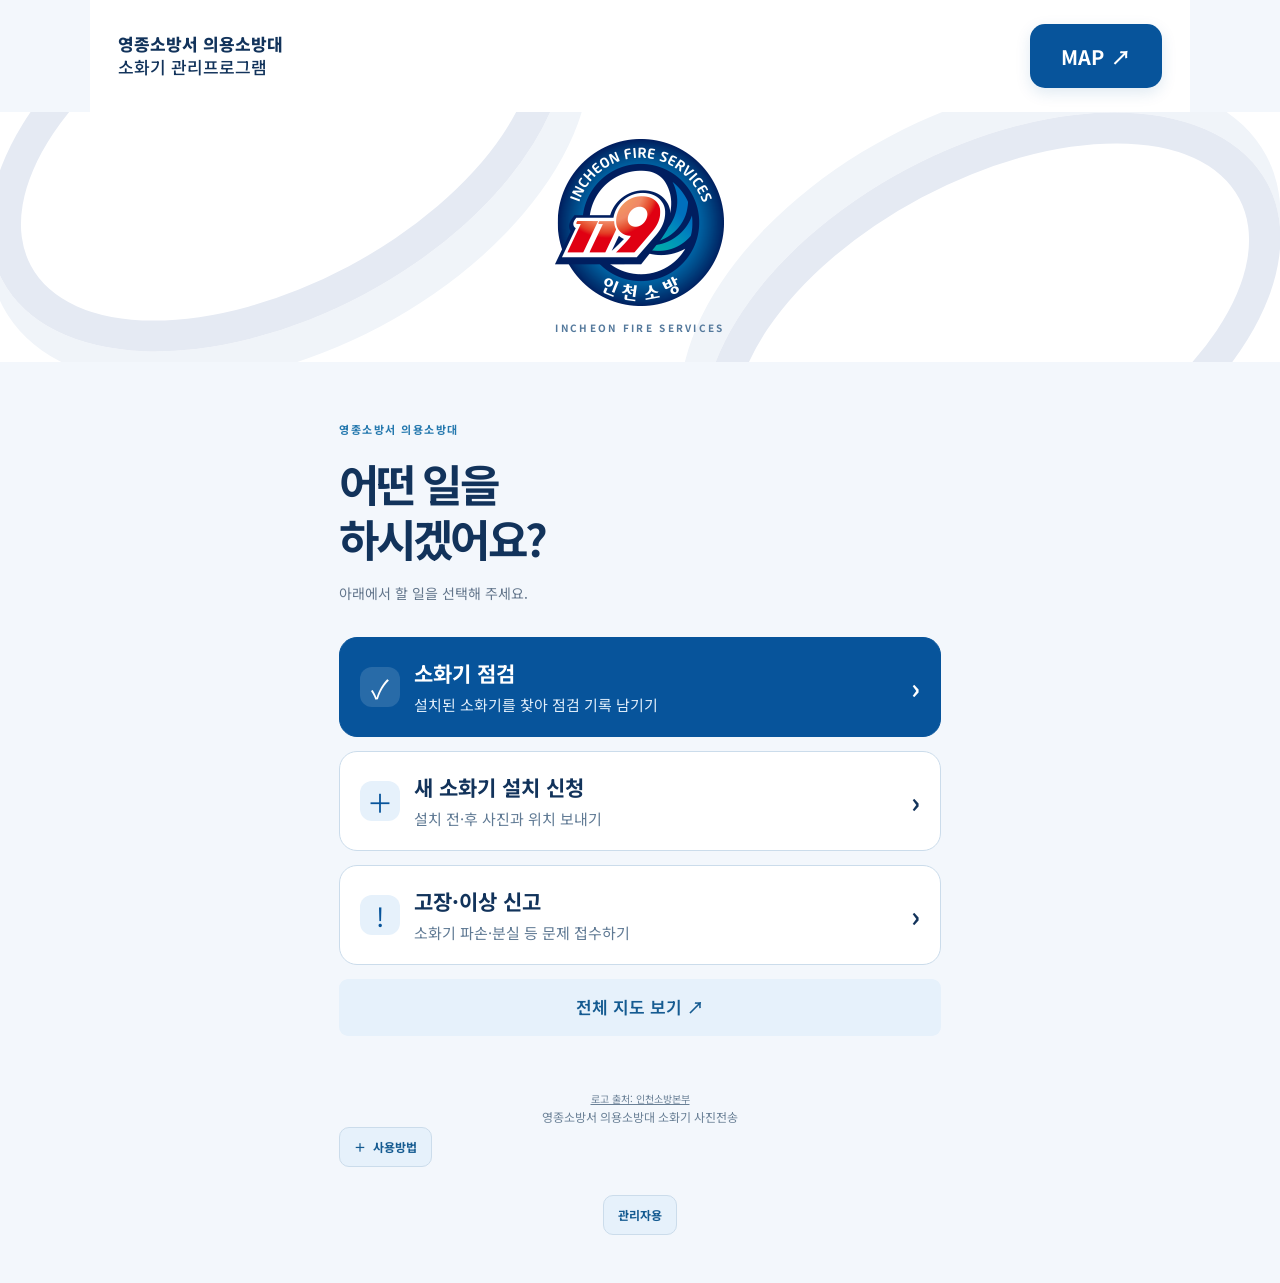
==== index.html @ 4c577afa "Refresh Kakao service activation guidance" ====
<!doctype html>
<html lang="ko"><head><meta charset="utf-8"><meta name="viewport" content="width=device-width,initial-scale=1"><meta name="theme-color" content="#12335b"><title>영종소방서 의용소방대 소화기 사진전송</title><link rel="stylesheet" href="style.css?v=20261026-locfont2"><script src="config.js?v=20261026-kakao1" defer></script><script defer src="management.js?v=20261024-issues2"></script><script src="app.js?v=20261026-kakao4" defer></script><link rel="stylesheet" href="management.css?v=20261024-issues2"><link rel="stylesheet" href="leaflet.css"><script defer src="leaflet.js"></script></head>
<body><header><a href="./" class="brand">영종소방서 의용소방대<br><span>소화기 관리프로그램</span></a><a class="tag" href="map.html" aria-label="설치 위치 지도 보기" style="text-decoration:none">MAP ↗</a></header><div class="fire-banner"><img src="[data-uri]" width="172" height="170" alt="인천소방 · INCHEON FIRE SERVICES"><span class="banner-caption">INCHEON FIRE SERVICES</span></div><main><div class="intro"><span class="eyebrow">영종소방서 의용소방대</span><h1>어떤 일을<br>하시겠어요?</h1><p>아래에서 할 일을 선택해 주세요.</p></div><nav id="taskMenu" class="task-menu" aria-label="업무 선택"><a class="task-card task-primary" href="map.html?mode=inspection"><span class="task-icon" aria-hidden="true">✓</span><span><strong>소화기 점검</strong><small>설치된 소화기를 찾아 점검 기록 남기기</small></span><b aria-hidden="true">›</b></a><button type="button" id="startInstall" class="task-card"><span class="task-icon" aria-hidden="true">＋</span><span><strong>새 소화기 설치 신청</strong><small>설치 전·후 사진과 위치 보내기</small></span><b aria-hidden="true">›</b></button><a class="task-card" href="map.html?mode=report"><span class="task-icon" aria-hidden="true">!</span><span><strong>고장·이상 신고</strong><small>소화기 파손·분실 등 문제 접수하기</small></span><b aria-hidden="true">›</b></a><a class="button secondary full" href="map.html">전체 지도 보기 ↗</a></nav><div id="installHeading" hidden><button type="button" id="backToTasks" class="button secondary">← 할 일 다시 선택</button><h1>새 소화기<br>설치 신청</h1><p>사진 2장 → 현재 위치 → 확인하고 전송</p></div><aside id="setup" hidden>아직 접수를 시작하지 않았습니다. 관리자가 수신 이메일을 설정한 후 이용해 주세요.</aside><form id="report" hidden><section><div class="heading"><span class="number">01</span><div><h2>현장 사진</h2><p>설치 전·후 사진을 각각 한 장씩 선택해 주세요.</p></div></div><div class="installation-photos"><div class="photo-stage"><h3>설치 전 사진</h3><div class="photo"><img id="preview" hidden alt="전송할 현장 사진"><button id="placeholder" type="button" aria-label="사진 촬영 또는 보관함에서 선택" aria-haspopup="dialog"><span class="camera" aria-hidden="true">＋</span><strong>설치 전 현장을 담아주세요</strong><small>JPG · PNG · WebP / 최대 10MB</small></button></div><div class="buttons"><label class="button primary" for="camera">사진 촬영 / 재촬영</label><input id="camera" type="file" accept="image/*" capture="environment" class="visually-hidden"><label class="button secondary" for="album">앨범에서 선택</label><input id="album" type="file" accept="image/*" class="visually-hidden"></div><p id="photoInfo" class="detail" hidden></p></div><div class="photo-stage"><h3>설치 후 사진</h3><div class="photo"><img id="previewAfter" hidden alt="설치 후 사진"><button id="placeholderAfter" type="button" aria-label="설치 후 사진 촬영 또는 보관함 선택" aria-haspopup="dialog"><span class="camera" aria-hidden="true">＋</span><strong>설치 후 현장을 담아주세요</strong><small>JPG · PNG · WebP / 원본 최대 10MB</small></button></div><div class="buttons"><label class="button primary" for="cameraAfter">사진 촬영 / 재촬영</label><input id="cameraAfter" type="file" accept="image/*" capture="environment" class="visually-hidden"><label class="button secondary" for="albumAfter">앨범에서 선택</label><input id="albumAfter" type="file" accept="image/*" class="visually-hidden"></div><p id="photoInfoAfter" class="detail" hidden></p></div></div></section><section><div class="heading"><span class="number">02</span><div><h2>현재 위치</h2></div></div><label class="check"><input id="gpsConsent" type="checkbox"><span>현재 위치 확인·주소 조회·사진/위치 전송 및 지도 공개에 동의합니다.</span></label><p class="detail gps-geocoder-note">주소 자동 조회를 위해 좌표를 <a href="https://apis.map.kakao.com/web/documentation/#services_Geocoder_coord2Address" target="_blank" rel="noopener noreferrer">카카오</a>에 보냅니다.</p><button type="button" class="button secondary full" id="locate">동의 후 현재 위치 가져오기</button><div id="gpsPreview" hidden style="height:260px;border-radius:12px;overflow:hidden;margin:16px 0" role="region" aria-label="자동으로 가져온 설치 위치 지도"></div><div class="location"><span class="dot"></span><p id="locationInfo" role="status">아직 위치를 가져오지 않았습니다.</p></div><p id="resolvedAddress" class="location-address" hidden></p><p id="address" class="coordinates" hidden></p><a id="map" hidden target="_blank" rel="noopener noreferrer">Google 지도에서 위치 확인 ↗</a></section><section><div class="heading"><span class="number">03</span><div><h2>확인하고 전송</h2></div></div><label for="note" class="field-label">현장 메모 <span>선택</span></label><textarea id="note" maxlength="1000" placeholder="상세 위치와 현장 상황을 적어주세요.&#10;예시) &quot;소화기 1개 설치 / ○○등산로 입구에서 100m, 갈림길 이정표 오른쪽 나무 옆 / 거치대 추가 필요&quot;" rows="3"></textarea><label class="field-label" for="volunteerTeam">점검/등록 의용소방대 <span>선택사항</span></label><select id="volunteerTeam"><option value="">선택 안 함</option><option value="북도혼성대">1. 북도혼성대</option><option value="장봉혼성대">2. 장봉혼성대</option><option value="생활구조대">3. 생활구조대</option><option value="용유남성대">4. 용유남성대</option><option value="운남여성대">5. 운남여성대</option><option value="운남남성대">6. 운남남성대</option><option value="심폐소생술대">7. 심폐소생술대</option><option value="카운슬링대">8. 카운슬링대</option></select><p class="detail">선택하지 않아도 전송할 수 있으며, 선택한 대 이름은 접수 이메일에 포함됩니다.</p><p class="detail" id="recipient"></p><p id="remainingSteps" class="remaining-steps" role="status" aria-live="polite"></p><button class="button primary full send" type="submit" id="send" disabled>사진과 위치 전송하기 ↗</button><p id="status" role="status" aria-live="polite"></p><button type="button" id="reset" class="button secondary full" hidden>전체 새로고침</button></section></form><footer><a class="logo-credit" href="https://www.incheon.go.kr/119/NE040101" target="_blank" rel="noopener noreferrer">로고 출처: 인천소방본부</a><br>영종소방서 의용소방대 소화기 사진전송<br><div class="footer-tools"><details class="usage-guide"><summary>사용방법</summary><div class="guide-content"><h2>점검 담당자용 사용방법</h2><p class="guide-intro">아래 화면 예시를 보며 필요한 기능을 따라 해보세요.</p><p><a class="button secondary" href="영종소방서_소화기관리_대원교육용.pptx" download>대원 교육용 사용안내 PPTX 다운로드</a></p><ol>
<li><strong>설치 신청:</strong> 설치 전·후 사진을 각각 고르고, 동의를 체크한 후 현재 위치를 가져옵니다. 상세 위치와 상황을 메모하고 대대를 선택해 전송하세요.
<figure class="guide-shot"><figcaption>① 사진과 현재 위치 입력</figcaption><div class="mock-screen"><div class="mock-step"><b>01</b><span>현장 사진</span></div><div class="mock-photo-row"><div class="mock-photo"><i>＋</i><span>설치 전 사진</span></div><div class="mock-photo"><i>＋</i><span>설치 후 사진</span></div></div><div class="mock-map"><span class="mock-pin"></span><span>현재 위치 미리보기</span></div><button class="mock-button">현재 위치 가져오기</button><div class="mock-input">상세 위치와 현장 상황 메모</div><div class="mock-select">등록 의용소방대　⌄</div><button class="mock-button mock-primary">사진과 위치 전송하기 ↗</button></div></figure></li>
<li><strong>지도 확인:</strong> 지도를 확대해 지점을 누르면 주소, 설치 대대, 설치 사진과 메모를 확인할 수 있습니다. 임시 접수 지점은 7일간 표시됩니다.
<figure class="guide-shot"><figcaption>② 지점 선택 후 상세 정보 확인</figcaption><div class="mock-screen mock-popup"><div class="mock-popup-head"><span class="mock-red-dot"></span><b>설치된 소화기</b><span class="mock-badge">설치 지점</span></div><div class="mock-address">📍 인천 중구 ○○로 123</div><div class="mock-meta"><span>설치 대대</span><b>북도혼성대</b></div><div class="mock-meta"><span>최근 점검</span><b>2026. 10. 20. · 장봉혼성대</b></div><div class="mock-photo-row"><div class="mock-thumb">설치 전</div><div class="mock-thumb">설치 후</div></div><div class="mock-note">현장 메모가 여기에 표시됩니다.</div></div></figure></li>
<li><strong>소화기 점검:</strong> 지점에서 10m 이내일 때 점검하기를 누르세요. 대대와 점검 항목을 입력해 완료하면 일시와 담당 대대가 기록됩니다. 최근 기록은 10건까지 보이며 점검 사진 한 장을 첨부할 수 있습니다.
<figure class="guide-shot"><figcaption>③ 점검 항목을 확인하고 기록</figcaption><div class="mock-screen"><div class="mock-step"><b>점검</b><span>현재 위치가 소화기 10m 이내인지 확인</span></div><div class="mock-select">점검 의용소방대　⌄</div><div class="mock-checks"><span>☑ 압력 게이지 정상</span><span>☑ 안전핀·봉인 상태 양호</span><span>☑ 용기 외관 이상 없음</span><span>☑ 앞에 장애물 없음</span></div><div class="mock-input">점검 메모 (선택)</div><button class="mock-button">점검 사진 추가　＋</button><button class="mock-button mock-primary">점검 완료</button><div class="mock-history"><b>최근 점검</b><span>2026. 10. 20. · 장봉혼성대</span></div></div></figure></li>
<li><strong>이상 신고:</strong> 지점 정보에서 이상 신고하기를 눌러 문제와 내용을 접수하세요. 점검 기록과 이상 신고는 이메일을 보내지 않습니다.
<figure class="guide-shot"><figcaption>④ 이상이 있으면 지점에서 신고</figcaption><div class="mock-screen"><div class="mock-step"><b>이상 신고</b><span>해당 소화기에서 확인한 문제</span></div><div class="mock-select">신고 항목　⌄</div><div class="mock-input mock-tall">문제 상황을 적어주세요.</div><div class="mock-select">신고 의용소방대　⌄</div><button class="mock-button mock-danger">이상 신고 접수</button><p class="mock-hint">신고 접수는 이메일로 전송되지 않습니다.</p></div></figure></li>
<li><strong>관리자:</strong> 신청 승인·반려, 설치 지점 등록·수정, 신고 확인을 할 수 있습니다. 관리자 변경 내용은 이 기기에 저장됩니다. 다른 기기로 옮기는 방법은 생성자 <b>소방교 김승회</b>에게 문의하세요.
<figure class="guide-shot"><figcaption>⑤ 관리자 화면에서 신청과 신고 관리</figcaption><div class="mock-screen"><div class="mock-tabs"><b>설치 신청</b><span>이상 신고</span><span>등록된 소화기</span></div><div class="mock-request"><div class="mock-red-dot"></div><div><b>새 설치 신청</b><span>사진 2장 · 위치 · 현장 메모</span></div></div><div class="mock-action-row"><button class="mock-button">반려</button><button class="mock-button mock-primary">승인</button></div><div class="mock-hint">관리자 변경 사항은 현재 기기에 저장됩니다.</div></div></figure></li></ol><p class="guide-contact">위치가 어긋나면 설치 지점에서 현재 위치를 다시 가져와 주세요.</p></div></details><a class="admin-link" href="admin.html">관리자용</a></div></footer></main><dialog id="photoChoice" aria-labelledby="photoChoiceTitle"><h2 id="photoChoiceTitle">사진을 어떻게 추가할까요?</h2><p>촬영하거나 보관함의 사진을 선택해 주세요.</p><button type="button" class="button primary full" id="chooseCamera">사진 촬영</button><button type="button" class="button secondary full" id="chooseAlbum">보관함에서 선택</button><button type="button" class="button secondary full" id="closePhotoChoice">취소</button></dialog><div id="sendToast" role="status" aria-live="polite" hidden style="position:fixed;left:50%;top:50%;transform:translate(-50%,-50%);width:max-content;max-width:calc(100vw - 40px);box-sizing:border-box;padding:24px 28px;border-radius:18px;background:#123d70;color:#fff;text-align:center;font-size:18px;font-weight:700;line-height:1.6;box-shadow:0 12px 40px #123d7040;z-index:10000;pointer-events:none">사진과 위치 전송 요청이 완료되었습니다</div></body></html>
---- style.css ----
@import url('https://fonts.googleapis.com/css2?family=Noto+Sans+KR:wght@400;500;600;700;800&display=swap');
:root{font-family:'Noto Sans KR',system-ui,sans-serif;color:#12335b;background:#f3f7fc;line-height:1.65;font-synthesis:none}*{box-sizing:border-box}body{margin:0}header{height:80px;display:flex;align-items:center;justify-content:space-between;max-width:1040px;padding:0 28px;margin:auto;border-bottom:1px solid #d6e2f0}.brand{font-size:17px;line-height:1.35;font-weight:800;text-decoration:none;color:inherit}.brand span{font-weight:500}.tag,.eyebrow{font-size:11px;font-weight:700;letter-spacing:.14em}.tag{border:1px solid #bdcfe5;padding:5px 10px;border-radius:20px}main{max-width:650px;margin:0 auto;padding:52px 24px 20px}.intro{margin-bottom:32px}.eyebrow{color:#2478ae}h1{font-size:44px;letter-spacing:-.065em;line-height:1.25;margin:16px 0}p{margin:8px 0;font-size:14px}.intro p{color:#62758b}section{background:#fff;border:1px solid #dce6f2;border-radius:20px;padding:26px;margin:16px 0;box-shadow:0 4px 18px #162b2703}.heading{display:flex;gap:14px;margin-bottom:22px}.number{font-size:13px;font-weight:700;background:#e8f2fc;display:grid;place-items:center;width:34px;height:34px;border-radius:50%;flex-shrink:0}h2{font-size:19px;margin:0;letter-spacing:-.04em}.heading p{margin:4px 0;color:#63788f;font-size:13px}.photo{aspect-ratio:4/3;background:#f1f7fc;border:1px dashed #bfd4e7;border-radius:12px;display:grid;place-items:center;overflow:hidden}#preview{width:100%;height:100%;object-fit:contain;min-height:0}#placeholder{text-align:center;display:grid;gap:8px;color:#617b92}#placeholder strong{font-size:14px}small{font-size:11px}.camera{font-size:36px;font-weight:400;line-height:1}.buttons{display:flex;gap:10px;margin-top:16px}.button{border:0;border-radius:9px;font:inherit;font-size:13px;font-weight:600;padding:14px 12px;text-align:center;cursor:pointer;display:inline-block;text-decoration:none;min-height:48px}.buttons .button{flex:1}.primary{background:#1683c4;color:#ffffff}.secondary{background:#e6f1fb;color:#155b91}.full{width:100%}.send{background:#07549b;color:#fff;margin-top:12px}button:disabled{opacity:.45;cursor:not-allowed}.check{display:flex;gap:10px;margin:18px 0;font-size:13px;align-items:flex-start}input[type=checkbox]{width:19px;height:19px;flex-shrink:0;accent-color:#1679bc;margin-top:2px}.detail{color:#6a7d91;font-size:11px;margin-top:12px;overflow-wrap:anywhere}.location{display:flex;gap:9px;align-items:center;background:#f2f7fc;padding:12px;border-radius:9px;margin-top:14px}.dot{width:8px;height:8px;background:#438bbd;border-radius:50%;flex-shrink:0}.location p{font-size:12px;margin:0;white-space:pre-line}a{color:#086db0}#map{font-size:12px;display:inline-block;margin-top:12px}textarea,select{width:100%;border:1px solid #cbdceb;border-radius:9px;padding:13px;font:inherit;font-size:13px;background:#fff;color:inherit}textarea{resize:vertical}select{min-height:48px;cursor:pointer}.field-label{display:block;font-size:13px;margin-bottom:7px}.field-label span{color:#6c8196;font-size:11px;margin-left:6px}footer{text-align:center;color:#6a8096;font-size:12px;padding:28px 0}#setup{background:#fff0cc;border:1px solid #e5c777;border-radius:12px;padding:16px;font-size:13px}#status{white-space:pre-line;overflow-wrap:anywhere}#status.error{color:#a32f23}#status.success{color:#286533}:focus-visible{outline:3px solid #1683c4;outline-offset:4px}.visually-hidden{position:absolute;width:1px;height:1px;padding:0;overflow:hidden;clip:rect(0,0,0,0);white-space:nowrap;border:0}label:has(+input:focus-visible){outline:3px solid #1683c4;outline-offset:3px}[hidden]{display:none!important}@media(max-width:480px){header{height:66px;padding:0 20px}.brand{font-size:14px}.tag{font-size:9px}main{padding:34px 16px 12px}h1{font-size:37px}section{padding:21px 18px;border-radius:16px}.buttons{gap:8px}.button{font-size:12px}}

#placeholder{border:0;background:transparent;font:inherit;width:100%;height:100%;align-content:center;justify-items:center;cursor:pointer;padding:24px}#placeholder:hover{background:#e8f3fc}#placeholder .camera{display:grid;place-items:center;width:52px;height:52px;border-radius:50%;background:#dceefa;color:#14699f}dialog{border:1px solid #cbdceb;border-radius:20px;padding:26px;width:calc(100% - 40px);max-width:380px;color:#12335b;box-shadow:0 20px 80px #12335b33}dialog::backdrop{background:#12335b80}dialog h2{font-size:19px}dialog p{color:#63788f;margin-bottom:22px}dialog .button{margin-top:10px}

/* Incheon Fire Services blue identity */
header{height:auto;min-height:112px;gap:20px;max-width:1100px;padding:20px 28px;border:0;background:#fff}body{background:#f3f7fc}header .tag{display:flex;align-items:center;justify-content:center;flex-shrink:0;min-width:132px;min-height:64px;padding:14px 22px;font-size:20px;letter-spacing:.02em;border:0;border-radius:15px;background:#07549b;color:white;text-decoration:none;box-shadow:0 5px 15px #07549b20}header .tag:hover{background:#063e76}.fire-banner{height:250px;background:white;position:relative;overflow:hidden;display:flex;flex-direction:column;align-items:center;justify-content:center;isolation:isolate}.fire-banner img{width:172px;height:170px;object-fit:contain;z-index:1}.banner-caption{font-size:10px;color:#54799c;font-weight:700;letter-spacing:.23em;margin-top:12px;z-index:1}.fire-banner::before,.fire-banner::after{content:"";position:absolute;width:560px;height:300px;border:32px solid #e5eaf3;border-radius:50%;z-index:-1;pointer-events:none;transform:rotate(-28deg)}.fire-banner::before{right:calc(50% + 50px);top:-160px;box-shadow:0 24px 0 12px #f0f4f9}.fire-banner::after{left:calc(50% + 40px);bottom:-150px;box-shadow:0 -25px 0 12px #f0f4f9}.primary:hover:not(:disabled){background:#096dad;color:#fff}.send:hover:not(:disabled){background:#063e76}.logo-credit{font-size:10px;color:#6a8096}dialog{color:#12335b}dialog::backdrop{background:#12335b80}@media(max-width:480px){header{min-height:104px;padding:16px;gap:12px}.brand{font-size:13px}header .tag{min-width:120px;min-height:64px;font-size:18px;padding:14px 16px}.fire-banner{height:220px}.fire-banner img{width:154px;height:152px}.fire-banner::before,.fire-banner::after{width:370px;height:260px;border-width:25px}.fire-banner::before{right:calc(50% + 20px);top:-155px}.fire-banner::after{left:calc(50% + 30px);bottom:-160px}}
\n.footer-tools{display:flex;align-items:flex-start;justify-content:center;gap:10px;flex-wrap:wrap;margin-top:12px}.footer-tools .admin-link,.usage-guide summary{display:inline-flex;align-items:center;justify-content:center;min-height:40px;padding:8px 14px;border:1px solid #cbdceb;border-radius:10px;background:#e6f1fb;color:#155b91;font:inherit;font-size:12px;font-weight:700;text-decoration:none;cursor:pointer}.usage-guide{flex:1 1 100%;max-width:650px;text-align:left;color:#12335b}.usage-guide summary{width:max-content;margin:0 auto;list-style:none}.usage-guide summary::-webkit-details-marker{display:none}.usage-guide summary::before{content:"＋";margin-right:7px}.usage-guide[open] summary::before{content:"−"}.guide-content{margin-top:12px;padding:18px 20px;background:#fff;border:1px solid #dce6f2;border-radius:14px;text-align:left}.guide-content h2{margin:0 0 12px;font-size:17px}.guide-content ol{margin:0;padding-left:21px}.guide-content li{margin:10px 0;font-size:13px;line-height:1.7}.guide-content em{font-style:normal;color:#07549b;font-weight:700}.guide-contact{margin-top:14px;padding-top:12px;border-top:1px solid #e4edf6;font-size:12px;color:#61758b}@media(max-width:480px){.guide-content{padding:15px}.guide-content li{font-size:12px}.footer-tools .admin-link,.usage-guide summary{font-size:12px}}
.guide-intro{margin:0 0 14px;color:#61758b;font-size:12px}.guide-shot{margin:12px 0 4px;padding:12px;border:1px solid #dbe7f3;border-radius:13px;background:#f6f9fd}.guide-shot figcaption{margin:0 0 9px;color:#155b91;font-size:11px;font-weight:800}.mock-screen{max-width:420px;margin:0 auto;padding:13px;background:#fff;border:1px solid #dce6f2;border-radius:12px;box-shadow:0 3px 12px #12335b0c;color:#17395f;font-size:10px}.mock-step{display:flex;align-items:center;gap:8px;margin-bottom:10px;font-size:12px;font-weight:800}.mock-step b{display:grid;place-items:center;min-width:27px;height:27px;border-radius:50%;background:#e6f1fb;color:#07549b}.mock-step span{color:#506a84;font-size:10px;font-weight:600}.mock-photo-row{display:grid;grid-template-columns:1fr 1fr;gap:8px}.mock-photo{min-height:65px;display:flex;align-items:center;justify-content:center;flex-direction:column;gap:2px;border:1px dashed #9bbfe0;border-radius:8px;background:#f1f7fc;color:#59758f}.mock-photo i{font-size:20px;color:#1683c4;font-style:normal;line-height:1}.mock-map{height:38px;margin-top:8px;display:flex;align-items:center;justify-content:center;gap:7px;border-radius:7px;background:linear-gradient(135deg,#e4eef0 25%,#edf2e6 25%,#edf2e6 50%,#e4eef0 50%,#e4eef0 75%,#edf2e6 75%);background-size:28px 28px;color:#365a78}.mock-pin,.mock-red-dot{display:inline-block;width:10px;height:10px;border:2px solid white;border-radius:50%;background:#e53945;box-shadow:0 0 0 2px #e5394550;flex:none}.mock-button,.mock-select,.mock-input{display:block;width:100%;min-height:31px;margin-top:7px;padding:7px 9px;border:1px solid #cbdceb;border-radius:7px;background:#f9fbfe;color:#315777;text-align:left;font:inherit;font-size:10px}.mock-button{cursor:default}.mock-primary{border-color:#07549b;background:#07549b;color:white;text-align:center;font-weight:800}.mock-danger{border-color:#d64b55;background:#fff;color:#c83340;text-align:center;font-weight:800}.mock-select{background:#fff}.mock-tall{min-height:49px;color:#8294a5}.mock-popup{max-width:390px}.mock-popup-head{display:flex;align-items:center;gap:7px;padding-bottom:9px;border-bottom:1px solid #e7eef5;font-size:12px}.mock-badge{margin-left:auto;padding:3px 6px;border-radius:20px;background:#e7f2fc;color:#155b91;font-size:9px}.mock-address{padding:10px 0 6px;font-size:11px;font-weight:700}.mock-meta{display:flex;justify-content:space-between;gap:8px;padding:6px 0;border-bottom:1px solid #edf1f5}.mock-meta span,.mock-note,.mock-hint{color:#71859a}.mock-meta b{font-size:10px}.mock-thumb{height:42px;display:grid;place-items:center;border-radius:6px;background:#e9f2f8;color:#56718c;font-size:9px}.mock-note{margin-top:8px;padding:7px;border-radius:6px;background:#f6f9fc}.mock-checks{display:grid;gap:6px;padding:8px;border-radius:7px;background:#f3f8fc;color:#325b7b}.mock-history{display:flex;justify-content:space-between;gap:8px;margin-top:8px;padding-top:8px;border-top:1px solid #e4edf6;color:#536e88}.mock-tabs{display:flex;gap:10px;overflow:hidden;padding:0 0 9px;border-bottom:1px solid #e3ebf3;white-space:nowrap;color:#607990}.mock-tabs b{color:#07549b}.mock-request{display:flex;align-items:center;gap:8px;margin-top:10px;padding:9px;border:1px solid #e2ebf3;border-radius:8px}.mock-request div:last-child{display:grid;gap:3px}.mock-request span{color:#71859a;font-size:9px}.mock-action-row{display:grid;grid-template-columns:1fr 1fr;gap:7px}.mock-hint{margin:8px 0 0;font-size:9px}.guide-content li{margin:12px 0 16px}.guide-content li strong{display:inline-block;margin-bottom:2px}@media(max-width:480px){.guide-shot{padding:9px}.mock-screen{padding:10px}.mock-button,.mock-select,.mock-input{font-size:9px}}
/* Field task entry and outdoor readability */
.task-menu{display:grid;gap:14px;margin:24px 0}.task-card{display:flex;align-items:center;gap:14px;width:100%;min-height:100px;padding:20px;border:1px solid #cbdceb;border-radius:18px;background:#fff;color:#12335b;text-align:left;text-decoration:none;font:inherit;cursor:pointer}.task-card>span:nth-child(2){flex:1}.task-card strong{display:block;font-size:21px;line-height:1.4}.task-card small{display:block;font-size:15px;line-height:1.55;margin-top:5px;color:#607a94}.task-icon{display:grid;place-items:center;flex:none;width:40px;height:40px;border-radius:12px;background:#e6f1fb;color:#07549b;font-size:26px}.task-card>b{font-size:28px}.task-primary{border-color:#07549b;background:#07549b;color:#fff}.task-primary small{color:#dfedfa}.task-primary .task-icon{background:#ffffff22;color:#fff}.remaining-steps,.task-help{padding:14px 16px;background:#e6f1fb;border-radius:12px;font-size:16px;line-height:1.7;color:#184f7b}#report .button,.task-menu>.button,#installHeading .button,.map-tools .button{min-height:56px;font-size:17px}#report .check,#report .field-label,#report .field-label span,#report .detail,#report .location p,#report textarea,#report select,#report small,#report #placeholder strong,#report #placeholderAfter strong{font-size:16px}#report .heading p{font-size:16px}#report .heading h2{font-size:23px}#report #map{font-size:16px}#report input[type=checkbox]{width:24px;height:24px}#report .check{gap:12px;line-height:1.7}.task-card:hover{box-shadow:0 5px 20px #12335b16}@media(max-width:480px){.task-card{padding:18px 14px;gap:10px}.task-card strong{font-size:20px}.task-card small{font-size:15px}.task-icon{width:34px;height:38px}.task-help{font-size:16px}}

.location-address,.coordinates{overflow-wrap:anywhere;margin:10px 0 0;padding:14px 16px;border:1px solid #dce6f2;border-radius:9px;background:#fff;color:#12335b;font-size:19px;font-weight:700;line-height:1.65}.location-address{font-size:18px}.coordinates{color:#12335b;font-size:20px;font-weight:800;white-space:pre-line}.gps-geocoder-note{margin:10px 0 14px;color:#61758b}
---- management.css ----
[hidden]{display:none!important}.extinguisher-popup{min-width:220px;max-width:310px;max-height:65vh;overflow:auto}.extinguisher-popup p{margin:10px 0;overflow-wrap:anywhere}.extinguisher-popup .button{font-size:14px;padding:10px;margin:8px 0}.photo-thumb{display:block;padding:0;border:0;background:none;cursor:zoom-in;margin:10px 0}.photo-thumb img{width:100%;max-width:260px;max-height:160px;object-fit:cover;border-radius:10px}.management-dialog{width:min(540px,calc(100vw - 24px));max-height:90vh;border:1px solid #cbdced;border-radius:20px;padding:24px;box-sizing:border-box;color:#12335b;overflow:auto}.management-dialog::backdrop{background:#102a4d80}.management-dialog .field-label{display:block;margin-top:16px}.management-dialog input,.management-dialog textarea,.management-dialog select{box-sizing:border-box;width:100%;margin-top:8px}.management-dialog .check input{width:auto}.management-dialog .check{margin:14px 0}.history-item{border-bottom:1px solid #dbe5f0;padding:10px 0}.installation-list>summary{font-size:23px;font-weight:700;cursor:pointer;margin:24px 0 12px}.admin-card{padding:20px;border:1px solid #d1dfef;border-radius:16px;background:#fff;margin:14px 0}.admin-card input,.admin-card textarea{width:100%;box-sizing:border-box;margin-bottom:12px}.admin-card .button{margin:5px 8px 5px 0}.admin-tabs{display:flex;gap:10px;flex-wrap:wrap;margin:20px 0}.admin-tab[aria-pressed=true]{background:#123d70;color:#fff}.admin-link{display:inline-block;margin-top:28px;padding:14px 24px;border:1px solid #c2d7ee;border-radius:12px;text-decoration:none}.admin-card p{overflow-wrap:anywhere}#adminMessage{white-space:pre-line}

.my-location-marker{background:transparent;border:0}.my-location-dot{display:block;width:20px;height:20px;margin:2px;border:3px solid #fff;box-sizing:border-box;border-radius:50%;background:#ffd52a;box-shadow:0 0 0 2px #b88b00;animation:my-location-blink 1.4s ease-in-out infinite}@keyframes my-location-blink{0%,100%{opacity:1;box-shadow:0 0 0 2px #b88b00,0 0 0 4px #ffd52a55}50%{opacity:.35;box-shadow:0 0 0 2px #b88b00,0 0 0 14px #ffd52a00}}@media(prefers-reduced-motion:reduce){.my-location-dot{animation:none}}

#placeholderAfter{text-align:center;display:grid;gap:8px;color:#617b92}
#placeholderAfter strong{font-size:14px}


#placeholderAfter{border:0;background:transparent;font:inherit;width:100%;height:100%;align-content:center;justify-items:center;cursor:pointer;padding:24px}
#placeholderAfter:hover{background:#e8f3fc}
#placeholderAfter .camera{display:grid;place-items:center;width:52px;height:52px;border-radius:50%;background:#dceefa;color:#14699f}
.installation-photos{display:grid;grid-template-columns:repeat(2,minmax(0,1fr));gap:20px}.photo-stage{min-width:0}.photo-stage h3{font-size:20px;color:#12335b;margin:0 0 14px}.photo-stage img{width:100%;height:100%;object-fit:contain;max-width:100%}.photo-stage .buttons{flex-wrap:wrap}.photo-stage .buttons .button{font-size:13px;padding:12px 8px}.photo-stage .detail{font-size:12px}@media(max-width:600px){.installation-photos{grid-template-columns:1fr}.photo-stage+.photo-stage{border-top:1px solid #d7e4f1;padding-top:20px}}

.management-dialog{font-size:16px}.management-dialog p,.management-dialog .field-label,.management-dialog select,.management-dialog textarea,.management-dialog .check,.extinguisher-popup p,.extinguisher-popup summary{font-size:16px;line-height:1.7}.management-dialog .button,.extinguisher-popup .button{min-height:56px;font-size:17px}.management-dialog input[type=checkbox]{width:24px;height:24px}.management-dialog .check{gap:12px}.management-dialog input[type=file]{font-size:16px;max-width:100%}

/* Unresolved issue markers keep their geographic position while blinking. */
.leaflet-interactive.issue-alert-marker{fill:#f08721;stroke:#a92821;stroke-width:4px;animation:yjIssueBlink 1.35s ease-in-out infinite}.issue-warning{padding:10px;border-radius:8px;background:#fff0df;color:#9a3412;font-weight:800}.issue-legend-dot{display:inline-block;width:13px;height:13px;background:#f08721;border:2px solid #a92821;border-radius:50%;margin-right:6px}.unresolved-issue{border-left:5px solid #f08721}@keyframes yjIssueBlink{0%,100%{opacity:1;stroke-width:4px}50%{opacity:.35;stroke-width:7px}}@media(prefers-reduced-motion:reduce){.leaflet-interactive.issue-alert-marker{animation:none;stroke-width:5px}}
---- leaflet.css ----
/* required styles */

.leaflet-pane,
.leaflet-tile,
.leaflet-marker-icon,
.leaflet-marker-shadow,
.leaflet-tile-container,
.leaflet-pane > svg,
.leaflet-pane > canvas,
.leaflet-zoom-box,
.leaflet-image-layer,
.leaflet-layer {
	position: absolute;
	left: 0;
	top: 0;
	}
.leaflet-container {
	overflow: hidden;
	}
.leaflet-tile,
.leaflet-marker-icon,
.leaflet-marker-shadow {
	-webkit-user-select: none;
	   -moz-user-select: none;
	        user-select: none;
	  -webkit-user-drag: none;
	}
/* Prevents IE11 from highlighting tiles in blue */
.leaflet-tile::selection {
	background: transparent;
}
/* Safari renders non-retina tile on retina better with this, but Chrome is worse */
.leaflet-safari .leaflet-tile {
	image-rendering: -webkit-optimize-contrast;
	}
/* hack that prevents hw layers "stretching" when loading new tiles */
.leaflet-safari .leaflet-tile-container {
	width: 1600px;
	height: 1600px;
	-webkit-transform-origin: 0 0;
	}
.leaflet-marker-icon,
.leaflet-marker-shadow {
	display: block;
	}
/* .leaflet-container svg: reset svg max-width decleration shipped in Joomla! (joomla.org) 3.x */
/* .leaflet-container img: map is broken in FF if you have max-width: 100% on tiles */
.leaflet-container .leaflet-overlay-pane svg {
	max-width: none !important;
	max-height: none !important;
	}
.leaflet-container .leaflet-marker-pane img,
.leaflet-container .leaflet-shadow-pane img,
.leaflet-container .leaflet-tile-pane img,
.leaflet-container img.leaflet-image-layer,
.leaflet-container .leaflet-tile {
	max-width: none !important;
	max-height: none !important;
	width: auto;
	padding: 0;
	}

.leaflet-container img.leaflet-tile {
	/* See: https://bugs.chromium.org/p/chromium/issues/detail?id=600120 */
	mix-blend-mode: plus-lighter;
}

.leaflet-container.leaflet-touch-zoom {
	-ms-touch-action: pan-x pan-y;
	touch-action: pan-x pan-y;
	}
.leaflet-container.leaflet-touch-drag {
	-ms-touch-action: pinch-zoom;
	/* Fallback for FF which doesn't support pinch-zoom */
	touch-action: none;
	touch-action: pinch-zoom;
}
.leaflet-container.leaflet-touch-drag.leaflet-touch-zoom {
	-ms-touch-action: none;
	touch-action: none;
}
.leaflet-container {
	-webkit-tap-highlight-color: transparent;
}
.leaflet-container a {
	-webkit-tap-highlight-color: rgba(51, 181, 229, 0.4);
}
.leaflet-tile {
	filter: inherit;
	visibility: hidden;
	}
.leaflet-tile-loaded {
	visibility: inherit;
	}
.leaflet-zoom-box {
	width: 0;
	height: 0;
	-moz-box-sizing: border-box;
	     box-sizing: border-box;
	z-index: 800;
	}
/* workaround for https://bugzilla.mozilla.org/show_bug.cgi?id=888319 */
.leaflet-overlay-pane svg {
	-moz-user-select: none;
	}

.leaflet-pane         { z-index: 400; }

.leaflet-tile-pane    { z-index: 200; }
.leaflet-overlay-pane { z-index: 400; }
.leaflet-shadow-pane  { z-index: 500; }
.leaflet-marker-pane  { z-index: 600; }
.leaflet-tooltip-pane   { z-index: 650; }
.leaflet-popup-pane   { z-index: 700; }

.leaflet-map-pane canvas { z-index: 100; }
.leaflet-map-pane svg    { z-index: 200; }

.leaflet-vml-shape {
	width: 1px;
	height: 1px;
	}
.lvml {
	behavior: url(#default#VML);
	display: inline-block;
	position: absolute;
	}


/* control positioning */

.leaflet-control {
	position: relative;
	z-index: 800;
	pointer-events: visiblePainted; /* IE 9-10 doesn't have auto */
	pointer-events: auto;
	}
.leaflet-top,
.leaflet-bottom {
	position: absolute;
	z-index: 1000;
	pointer-events: none;
	}
.leaflet-top {
	top: 0;
	}
.leaflet-right {
	right: 0;
	}
.leaflet-bottom {
	bottom: 0;
	}
.leaflet-left {
	left: 0;
	}
.leaflet-control {
	float: left;
	clear: both;
	}
.leaflet-right .leaflet-control {
	float: right;
	}
.leaflet-top .leaflet-control {
	margin-top: 10px;
	}
.leaflet-bottom .leaflet-control {
	margin-bottom: 10px;
	}
.leaflet-left .leaflet-control {
	margin-left: 10px;
	}
.leaflet-right .leaflet-control {
	margin-right: 10px;
	}


/* zoom and fade animations */

.leaflet-fade-anim .leaflet-popup {
	opacity: 0;
	-webkit-transition: opacity 0.2s linear;
	   -moz-transition: opacity 0.2s linear;
	        transition: opacity 0.2s linear;
	}
.leaflet-fade-anim .leaflet-map-pane .leaflet-popup {
	opacity: 1;
	}
.leaflet-zoom-animated {
	-webkit-transform-origin: 0 0;
	    -ms-transform-origin: 0 0;
	        transform-origin: 0 0;
	}
svg.leaflet-zoom-animated {
	will-change: transform;
}

.leaflet-zoom-anim .leaflet-zoom-animated {
	-webkit-transition: -webkit-transform 0.25s cubic-bezier(0,0,0.25,1);
	   -moz-transition:    -moz-transform 0.25s cubic-bezier(0,0,0.25,1);
	        transition:         transform 0.25s cubic-bezier(0,0,0.25,1);
	}
.leaflet-zoom-anim .leaflet-tile,
.leaflet-pan-anim .leaflet-tile {
	-webkit-transition: none;
	   -moz-transition: none;
	        transition: none;
	}

.leaflet-zoom-anim .leaflet-zoom-hide {
	visibility: hidden;
	}


/* cursors */

.leaflet-interactive {
	cursor: pointer;
	}
.leaflet-grab {
	cursor: -webkit-grab;
	cursor:    -moz-grab;
	cursor:         grab;
	}
.leaflet-crosshair,
.leaflet-crosshair .leaflet-interactive {
	cursor: crosshair;
	}
.leaflet-popup-pane,
.leaflet-control {
	cursor: auto;
	}
.leaflet-dragging .leaflet-grab,
.leaflet-dragging .leaflet-grab .leaflet-interactive,
.leaflet-dragging .leaflet-marker-draggable {
	cursor: move;
	cursor: -webkit-grabbing;
	cursor:    -moz-grabbing;
	cursor:         grabbing;
	}

/* marker & overlays interactivity */
.leaflet-marker-icon,
.leaflet-marker-shadow,
.leaflet-image-layer,
.leaflet-pane > svg path,
.leaflet-tile-container {
	pointer-events: none;
	}

.leaflet-marker-icon.leaflet-interactive,
.leaflet-image-layer.leaflet-interactive,
.leaflet-pane > svg path.leaflet-interactive,
svg.leaflet-image-layer.leaflet-interactive path {
	pointer-events: visiblePainted; /* IE 9-10 doesn't have auto */
	pointer-events: auto;
	}

/* visual tweaks */

.leaflet-container {
	background: #ddd;
	outline-offset: 1px;
	}
.leaflet-container a {
	color: #0078A8;
	}
.leaflet-zoom-box {
	border: 2px dotted #38f;
	background: rgba(255,255,255,0.5);
	}


/* general typography */
.leaflet-container {
	font-family: "Helvetica Neue", Arial, Helvetica, sans-serif;
	font-size: 12px;
	font-size: 0.75rem;
	line-height: 1.5;
	}


/* general toolbar styles */

.leaflet-bar {
	box-shadow: 0 1px 5px rgba(0,0,0,0.65);
	border-radius: 4px;
	}
.leaflet-bar a {
	background-color: #fff;
	border-bottom: 1px solid #ccc;
	width: 26px;
	height: 26px;
	line-height: 26px;
	display: block;
	text-align: center;
	text-decoration: none;
	color: black;
	}
.leaflet-bar a,
.leaflet-control-layers-toggle {
	background-position: 50% 50%;
	background-repeat: no-repeat;
	display: block;
	}
.leaflet-bar a:hover,
.leaflet-bar a:focus {
	background-color: #f4f4f4;
	}
.leaflet-bar a:first-child {
	border-top-left-radius: 4px;
	border-top-right-radius: 4px;
	}
.leaflet-bar a:last-child {
	border-bottom-left-radius: 4px;
	border-bottom-right-radius: 4px;
	border-bottom: none;
	}
.leaflet-bar a.leaflet-disabled {
	cursor: default;
	background-color: #f4f4f4;
	color: #bbb;
	}

.leaflet-touch .leaflet-bar a {
	width: 30px;
	height: 30px;
	line-height: 30px;
	}
.leaflet-touch .leaflet-bar a:first-child {
	border-top-left-radius: 2px;
	border-top-right-radius: 2px;
	}
.leaflet-touch .leaflet-bar a:last-child {
	border-bottom-left-radius: 2px;
	border-bottom-right-radius: 2px;
	}

/* zoom control */

.leaflet-control-zoom-in,
.leaflet-control-zoom-out {
	font: bold 18px 'Lucida Console', Monaco, monospace;
	text-indent: 1px;
	}

.leaflet-touch .leaflet-control-zoom-in, .leaflet-touch .leaflet-control-zoom-out  {
	font-size: 22px;
	}


/* layers control */

.leaflet-control-layers {
	box-shadow: 0 1px 5px rgba(0,0,0,0.4);
	background: #fff;
	border-radius: 5px;
	}
.leaflet-control-layers-toggle {
	background-image: url(images/layers.png);
	width: 36px;
	height: 36px;
	}
.leaflet-retina .leaflet-control-layers-toggle {
	background-image: url(images/layers-2x.png);
	background-size: 26px 26px;
	}
.leaflet-touch .leaflet-control-layers-toggle {
	width: 44px;
	height: 44px;
	}
.leaflet-control-layers .leaflet-control-layers-list,
.leaflet-control-layers-expanded .leaflet-control-layers-toggle {
	display: none;
	}
.leaflet-control-layers-expanded .leaflet-control-layers-list {
	display: block;
	position: relative;
	}
.leaflet-control-layers-expanded {
	padding: 6px 10px 6px 6px;
	color: #333;
	background: #fff;
	}
.leaflet-control-layers-scrollbar {
	overflow-y: scroll;
	overflow-x: hidden;
	padding-right: 5px;
	}
.leaflet-control-layers-selector {
	margin-top: 2px;
	position: relative;
	top: 1px;
	}
.leaflet-control-layers label {
	display: block;
	font-size: 13px;
	font-size: 1.08333em;
	}
.leaflet-control-layers-separator {
	height: 0;
	border-top: 1px solid #ddd;
	margin: 5px -10px 5px -6px;
	}

/* Default icon URLs */
.leaflet-default-icon-path { /* used only in path-guessing heuristic, see L.Icon.Default */
	background-image: url(images/marker-icon.png);
	}


/* attribution and scale controls */

.leaflet-container .leaflet-control-attribution {
	background: #fff;
	background: rgba(255, 255, 255, 0.8);
	margin: 0;
	}
.leaflet-control-attribution,
.leaflet-control-scale-line {
	padding: 0 5px;
	color: #333;
	line-height: 1.4;
	}
.leaflet-control-attribution a {
	text-decoration: none;
	}
.leaflet-control-attribution a:hover,
.leaflet-control-attribution a:focus {
	text-decoration: underline;
	}
.leaflet-attribution-flag {
	display: inline !important;
	vertical-align: baseline !important;
	width: 1em;
	height: 0.6669em;
	}
.leaflet-left .leaflet-control-scale {
	margin-left: 5px;
	}
.leaflet-bottom .leaflet-control-scale {
	margin-bottom: 5px;
	}
.leaflet-control-scale-line {
	border: 2px solid #777;
	border-top: none;
	line-height: 1.1;
	padding: 2px 5px 1px;
	white-space: nowrap;
	-moz-box-sizing: border-box;
	     box-sizing: border-box;
	background: rgba(255, 255, 255, 0.8);
	text-shadow: 1px 1px #fff;
	}
.leaflet-control-scale-line:not(:first-child) {
	border-top: 2px solid #777;
	border-bottom: none;
	margin-top: -2px;
	}
.leaflet-control-scale-line:not(:first-child):not(:last-child) {
	border-bottom: 2px solid #777;
	}

.leaflet-touch .leaflet-control-attribution,
.leaflet-touch .leaflet-control-layers,
.leaflet-touch .leaflet-bar {
	box-shadow: none;
	}
.leaflet-touch .leaflet-control-layers,
.leaflet-touch .leaflet-bar {
	border: 2px solid rgba(0,0,0,0.2);
	background-clip: padding-box;
	}


/* popup */

.leaflet-popup {
	position: absolute;
	text-align: center;
	margin-bottom: 20px;
	}
.leaflet-popup-content-wrapper {
	padding: 1px;
	text-align: left;
	border-radius: 12px;
	}
.leaflet-popup-content {
	margin: 13px 24px 13px 20px;
	line-height: 1.3;
	font-size: 13px;
	font-size: 1.08333em;
	min-height: 1px;
	}
.leaflet-popup-content p {
	margin: 17px 0;
	margin: 1.3em 0;
	}
.leaflet-popup-tip-container {
	width: 40px;
	height: 20px;
	position: absolute;
	left: 50%;
	margin-top: -1px;
	margin-left: -20px;
	overflow: hidden;
	pointer-events: none;
	}
.leaflet-popup-tip {
	width: 17px;
	height: 17px;
	padding: 1px;

	margin: -10px auto 0;
	pointer-events: auto;

	-webkit-transform: rotate(45deg);
	   -moz-transform: rotate(45deg);
	    -ms-transform: rotate(45deg);
	        transform: rotate(45deg);
	}
.leaflet-popup-content-wrapper,
.leaflet-popup-tip {
	background: white;
	color: #333;
	box-shadow: 0 3px 14px rgba(0,0,0,0.4);
	}
.leaflet-container a.leaflet-popup-close-button {
	position: absolute;
	top: 0;
	right: 0;
	border: none;
	text-align: center;
	width: 24px;
	height: 24px;
	font: 16px/24px Tahoma, Verdana, sans-serif;
	color: #757575;
	text-decoration: none;
	background: transparent;
	}
.leaflet-container a.leaflet-popup-close-button:hover,
.leaflet-container a.leaflet-popup-close-button:focus {
	color: #585858;
	}
.leaflet-popup-scrolled {
	overflow: auto;
	}

.leaflet-oldie .leaflet-popup-content-wrapper {
	-ms-zoom: 1;
	}
.leaflet-oldie .leaflet-popup-tip {
	width: 24px;
	margin: 0 auto;

	-ms-filter: "progid:DXImageTransform.Microsoft.Matrix(M11=0.70710678, M12=0.70710678, M21=-0.70710678, M22=0.70710678)";
	filter: progid:DXImageTransform.Microsoft.Matrix(M11=0.70710678, M12=0.70710678, M21=-0.70710678, M22=0.70710678);
	}

.leaflet-oldie .leaflet-control-zoom,
.leaflet-oldie .leaflet-control-layers,
.leaflet-oldie .leaflet-popup-content-wrapper,
.leaflet-oldie .leaflet-popup-tip {
	border: 1px solid #999;
	}


/* div icon */

.leaflet-div-icon {
	background: #fff;
	border: 1px solid #666;
	}


/* Tooltip */
/* Base styles for the element that has a tooltip */
.leaflet-tooltip {
	position: absolute;
	padding: 6px;
	background-color: #fff;
	border: 1px solid #fff;
	border-radius: 3px;
	color: #222;
	white-space: nowrap;
	-webkit-user-select: none;
	-moz-user-select: none;
	-ms-user-select: none;
	user-select: none;
	pointer-events: none;
	box-shadow: 0 1px 3px rgba(0,0,0,0.4);
	}
.leaflet-tooltip.leaflet-interactive {
	cursor: pointer;
	pointer-events: auto;
	}
.leaflet-tooltip-top:before,
.leaflet-tooltip-bottom:before,
.leaflet-tooltip-left:before,
.leaflet-tooltip-right:before {
	position: absolute;
	pointer-events: none;
	border: 6px solid transparent;
	background: transparent;
	content: "";
	}

/* Directions */

.leaflet-tooltip-bottom {
	margin-top: 6px;
}
.leaflet-tooltip-top {
	margin-top: -6px;
}
.leaflet-tooltip-bottom:before,
.leaflet-tooltip-top:before {
	left: 50%;
	margin-left: -6px;
	}
.leaflet-tooltip-top:before {
	bottom: 0;
	margin-bottom: -12px;
	border-top-color: #fff;
	}
.leaflet-tooltip-bottom:before {
	top: 0;
	margin-top: -12px;
	margin-left: -6px;
	border-bottom-color: #fff;
	}
.leaflet-tooltip-left {
	margin-left: -6px;
}
.leaflet-tooltip-right {
	margin-left: 6px;
}
.leaflet-tooltip-left:before,
.leaflet-tooltip-right:before {
	top: 50%;
	margin-top: -6px;
	}
.leaflet-tooltip-left:before {
	right: 0;
	margin-right: -12px;
	border-left-color: #fff;
	}
.leaflet-tooltip-right:before {
	left: 0;
	margin-left: -12px;
	border-right-color: #fff;
	}

/* Printing */

@media print {
	/* Prevent printers from removing background-images of controls. */
	.leaflet-control {
		-webkit-print-color-adjust: exact;
		print-color-adjust: exact;
		}
	}
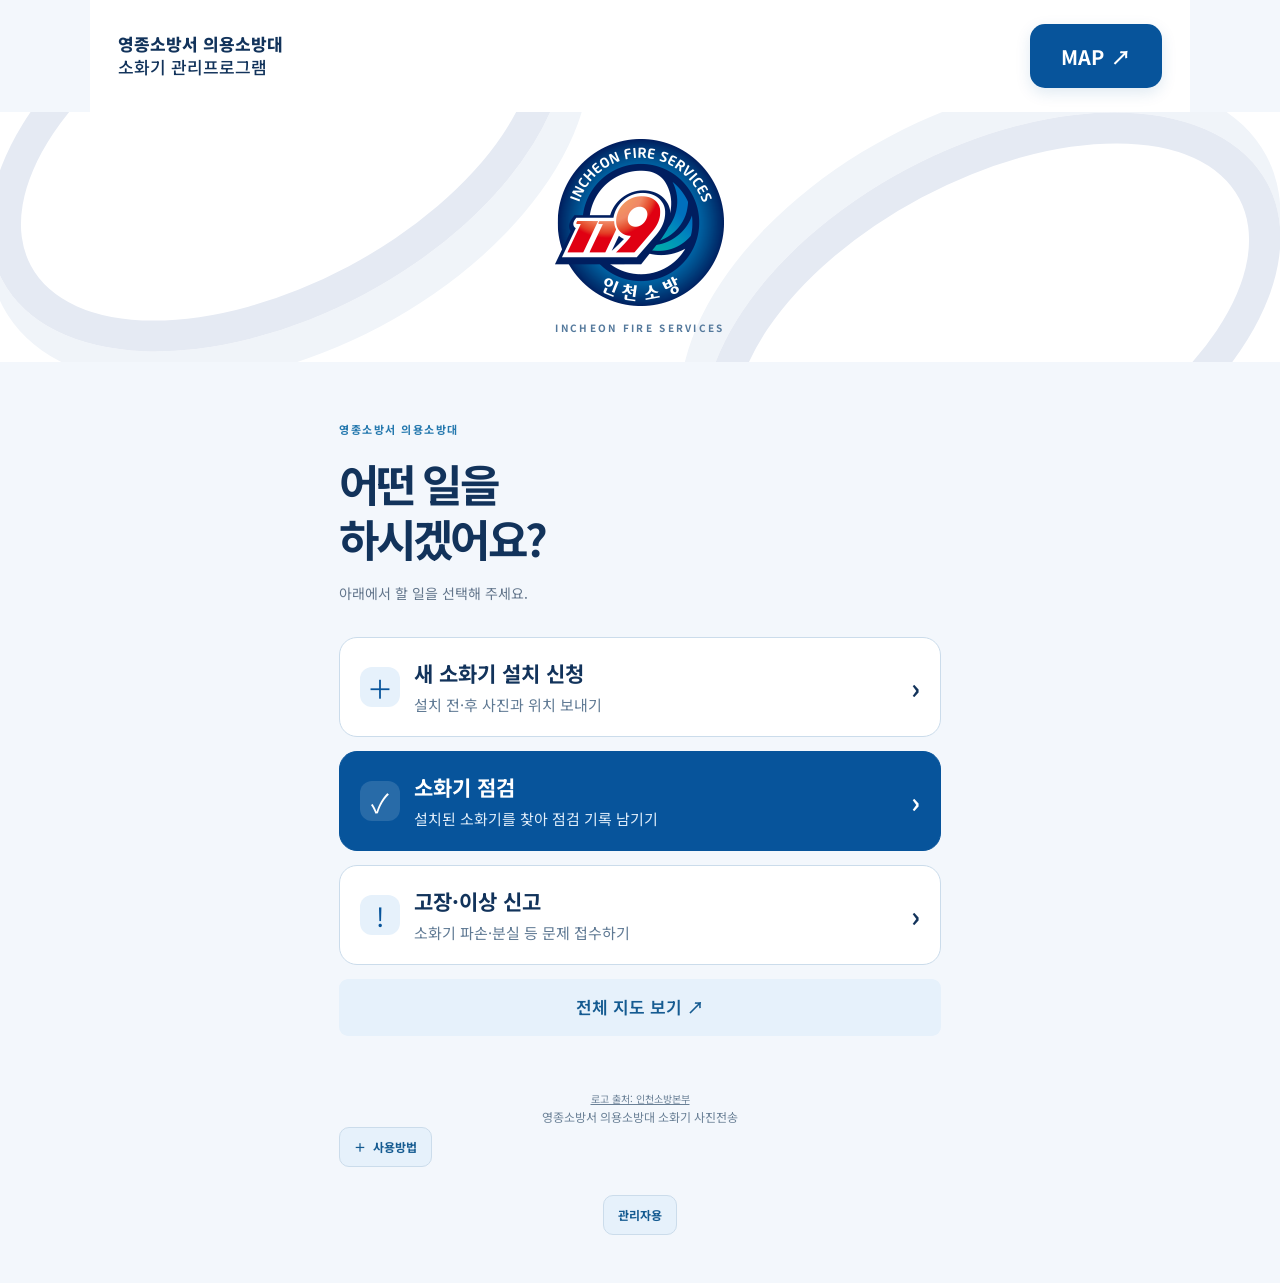
==== commit 844aa365: "Put red installation request first on the home screen" ====
--- a/index.html
+++ b/index.html
@@ -1,6 +1,6 @@
 <!doctype html>
-<html lang="ko"><head><meta charset="utf-8"><meta name="viewport" content="width=device-width,initial-scale=1"><meta name="theme-color" content="#12335b"><title>영종소방서 의용소방대 소화기 사진전송</title><link rel="stylesheet" href="style.css?v=20261026-locfont2"><script src="config.js?v=20261026-kakao1" defer></script><script defer src="management.js?v=20261024-issues2"></script><script src="app.js?v=20261026-kakao4" defer></script><link rel="stylesheet" href="management.css?v=20261024-issues2"><link rel="stylesheet" href="leaflet.css"><script defer src="leaflet.js"></script></head>
-<body><header><a href="./" class="brand">영종소방서 의용소방대<br><span>소화기 관리프로그램</span></a><a class="tag" href="map.html" aria-label="설치 위치 지도 보기" style="text-decoration:none">MAP ↗</a></header><div class="fire-banner"><img src="[data-uri]" width="172" height="170" alt="인천소방 · INCHEON FIRE SERVICES"><span class="banner-caption">INCHEON FIRE SERVICES</span></div><main><div class="intro"><span class="eyebrow">영종소방서 의용소방대</span><h1>어떤 일을<br>하시겠어요?</h1><p>아래에서 할 일을 선택해 주세요.</p></div><nav id="taskMenu" class="task-menu" aria-label="업무 선택"><a class="task-card task-primary" href="map.html?mode=inspection"><span class="task-icon" aria-hidden="true">✓</span><span><strong>소화기 점검</strong><small>설치된 소화기를 찾아 점검 기록 남기기</small></span><b aria-hidden="true">›</b></a><button type="button" id="startInstall" class="task-card"><span class="task-icon" aria-hidden="true">＋</span><span><strong>새 소화기 설치 신청</strong><small>설치 전·후 사진과 위치 보내기</small></span><b aria-hidden="true">›</b></button><a class="task-card" href="map.html?mode=report"><span class="task-icon" aria-hidden="true">!</span><span><strong>고장·이상 신고</strong><small>소화기 파손·분실 등 문제 접수하기</small></span><b aria-hidden="true">›</b></a><a class="button secondary full" href="map.html">전체 지도 보기 ↗</a></nav><div id="installHeading" hidden><button type="button" id="backToTasks" class="button secondary">← 할 일 다시 선택</button><h1>새 소화기<br>설치 신청</h1><p>사진 2장 → 현재 위치 → 확인하고 전송</p></div><aside id="setup" hidden>아직 접수를 시작하지 않았습니다. 관리자가 수신 이메일을 설정한 후 이용해 주세요.</aside><form id="report" hidden><section><div class="heading"><span class="number">01</span><div><h2>현장 사진</h2><p>설치 전·후 사진을 각각 한 장씩 선택해 주세요.</p></div></div><div class="installation-photos"><div class="photo-stage"><h3>설치 전 사진</h3><div class="photo"><img id="preview" hidden alt="전송할 현장 사진"><button id="placeholder" type="button" aria-label="사진 촬영 또는 보관함에서 선택" aria-haspopup="dialog"><span class="camera" aria-hidden="true">＋</span><strong>설치 전 현장을 담아주세요</strong><small>JPG · PNG · WebP / 최대 10MB</small></button></div><div class="buttons"><label class="button primary" for="camera">사진 촬영 / 재촬영</label><input id="camera" type="file" accept="image/*" capture="environment" class="visually-hidden"><label class="button secondary" for="album">앨범에서 선택</label><input id="album" type="file" accept="image/*" class="visually-hidden"></div><p id="photoInfo" class="detail" hidden></p></div><div class="photo-stage"><h3>설치 후 사진</h3><div class="photo"><img id="previewAfter" hidden alt="설치 후 사진"><button id="placeholderAfter" type="button" aria-label="설치 후 사진 촬영 또는 보관함 선택" aria-haspopup="dialog"><span class="camera" aria-hidden="true">＋</span><strong>설치 후 현장을 담아주세요</strong><small>JPG · PNG · WebP / 원본 최대 10MB</small></button></div><div class="buttons"><label class="button primary" for="cameraAfter">사진 촬영 / 재촬영</label><input id="cameraAfter" type="file" accept="image/*" capture="environment" class="visually-hidden"><label class="button secondary" for="albumAfter">앨범에서 선택</label><input id="albumAfter" type="file" accept="image/*" class="visually-hidden"></div><p id="photoInfoAfter" class="detail" hidden></p></div></div></section><section><div class="heading"><span class="number">02</span><div><h2>현재 위치</h2></div></div><label class="check"><input id="gpsConsent" type="checkbox"><span>현재 위치 확인·주소 조회·사진/위치 전송 및 지도 공개에 동의합니다.</span></label><p class="detail gps-geocoder-note">주소 자동 조회를 위해 좌표를 <a href="https://apis.map.kakao.com/web/documentation/#services_Geocoder_coord2Address" target="_blank" rel="noopener noreferrer">카카오</a>에 보냅니다.</p><button type="button" class="button secondary full" id="locate">동의 후 현재 위치 가져오기</button><div id="gpsPreview" hidden style="height:260px;border-radius:12px;overflow:hidden;margin:16px 0" role="region" aria-label="자동으로 가져온 설치 위치 지도"></div><div class="location"><span class="dot"></span><p id="locationInfo" role="status">아직 위치를 가져오지 않았습니다.</p></div><p id="resolvedAddress" class="location-address" hidden></p><p id="address" class="coordinates" hidden></p><a id="map" hidden target="_blank" rel="noopener noreferrer">Google 지도에서 위치 확인 ↗</a></section><section><div class="heading"><span class="number">03</span><div><h2>확인하고 전송</h2></div></div><label for="note" class="field-label">현장 메모 <span>선택</span></label><textarea id="note" maxlength="1000" placeholder="상세 위치와 현장 상황을 적어주세요.&#10;예시) &quot;소화기 1개 설치 / ○○등산로 입구에서 100m, 갈림길 이정표 오른쪽 나무 옆 / 거치대 추가 필요&quot;" rows="3"></textarea><label class="field-label" for="volunteerTeam">점검/등록 의용소방대 <span>선택사항</span></label><select id="volunteerTeam"><option value="">선택 안 함</option><option value="북도혼성대">1. 북도혼성대</option><option value="장봉혼성대">2. 장봉혼성대</option><option value="생활구조대">3. 생활구조대</option><option value="용유남성대">4. 용유남성대</option><option value="운남여성대">5. 운남여성대</option><option value="운남남성대">6. 운남남성대</option><option value="심폐소생술대">7. 심폐소생술대</option><option value="카운슬링대">8. 카운슬링대</option></select><p class="detail">선택하지 않아도 전송할 수 있으며, 선택한 대 이름은 접수 이메일에 포함됩니다.</p><p class="detail" id="recipient"></p><p id="remainingSteps" class="remaining-steps" role="status" aria-live="polite"></p><button class="button primary full send" type="submit" id="send" disabled>사진과 위치 전송하기 ↗</button><p id="status" role="status" aria-live="polite"></p><button type="button" id="reset" class="button secondary full" hidden>전체 새로고침</button></section></form><footer><a class="logo-credit" href="https://www.incheon.go.kr/119/NE040101" target="_blank" rel="noopener noreferrer">로고 출처: 인천소방본부</a><br>영종소방서 의용소방대 소화기 사진전송<br><div class="footer-tools"><details class="usage-guide"><summary>사용방법</summary><div class="guide-content"><h2>점검 담당자용 사용방법</h2><p class="guide-intro">아래 화면 예시를 보며 필요한 기능을 따라 해보세요.</p><p><a class="button secondary" href="영종소방서_소화기관리_대원교육용.pptx" download>대원 교육용 사용안내 PPTX 다운로드</a></p><ol>
+<html lang="ko"><head><meta charset="utf-8"><meta name="viewport" content="width=device-width,initial-scale=1"><meta name="theme-color" content="#12335b"><title>영종소방서 의용소방대 소화기 사진전송</title><link rel="stylesheet" href="style.css?v=20261026-locfont2"><script src="config.js?v=20261026-kakao1" defer></script><script defer src="management.js?v=20261024-issues2"></script><script src="app.js?v=20261026-kakao5" defer></script><link rel="stylesheet" href="management.css?v=20261024-issues2"><link rel="stylesheet" href="leaflet.css"><script defer src="leaflet.js"></script></head>
+<body><header><a href="./" class="brand">영종소방서 의용소방대<br><span>소화기 관리프로그램</span></a><a class="tag" href="map.html" aria-label="설치 위치 지도 보기" style="text-decoration:none">MAP ↗</a></header><div class="fire-banner"><img src="[data-uri]" width="172" height="170" alt="인천소방 · INCHEON FIRE SERVICES"><span class="banner-caption">INCHEON FIRE SERVICES</span></div><main><div class="intro"><span class="eyebrow">영종소방서 의용소방대</span><h1>어떤 일을<br>하시겠어요?</h1><p>아래에서 할 일을 선택해 주세요.</p></div><nav id="taskMenu" class="task-menu" aria-label="업무 선택"><button type="button" id="startInstall" class="task-card task-install"><span class="task-icon" aria-hidden="true">＋</span><span><strong>새 소화기 설치 신청</strong><small>설치 전·후 사진과 위치 보내기</small></span><b aria-hidden="true">›</b></button><a class="task-card task-primary" href="map.html?mode=inspection"><span class="task-icon" aria-hidden="true">✓</span><span><strong>소화기 점검</strong><small>설치된 소화기를 찾아 점검 기록 남기기</small></span><b aria-hidden="true">›</b></a><a class="task-card" href="map.html?mode=report"><span class="task-icon" aria-hidden="true">!</span><span><strong>고장·이상 신고</strong><small>소화기 파손·분실 등 문제 접수하기</small></span><b aria-hidden="true">›</b></a><a class="button secondary full" href="map.html">전체 지도 보기 ↗</a></nav><div id="installHeading" hidden><button type="button" id="backToTasks" class="button secondary">← 할 일 다시 선택</button><h1>새 소화기<br>설치 신청</h1><p>사진 2장 → 현재 위치 → 확인하고 전송</p></div><aside id="setup" hidden>아직 접수를 시작하지 않았습니다. 관리자가 수신 이메일을 설정한 후 이용해 주세요.</aside><form id="report" hidden><section><div class="heading"><span class="number">01</span><div><h2>현장 사진</h2><p>설치 전·후 사진을 각각 한 장씩 선택해 주세요.</p></div></div><div class="installation-photos"><div class="photo-stage"><h3>설치 전 사진</h3><div class="photo"><img id="preview" hidden alt="전송할 현장 사진"><button id="placeholder" type="button" aria-label="사진 촬영 또는 보관함에서 선택" aria-haspopup="dialog"><span class="camera" aria-hidden="true">＋</span><strong>설치 전 현장을 담아주세요</strong><small>JPG · PNG · WebP / 최대 10MB</small></button></div><div class="buttons"><label class="button primary" for="camera">사진 촬영 / 재촬영</label><input id="camera" type="file" accept="image/*" capture="environment" class="visually-hidden"><label class="button secondary" for="album">앨범에서 선택</label><input id="album" type="file" accept="image/*" class="visually-hidden"></div><p id="photoInfo" class="detail" hidden></p></div><div class="photo-stage"><h3>설치 후 사진</h3><div class="photo"><img id="previewAfter" hidden alt="설치 후 사진"><button id="placeholderAfter" type="button" aria-label="설치 후 사진 촬영 또는 보관함 선택" aria-haspopup="dialog"><span class="camera" aria-hidden="true">＋</span><strong>설치 후 현장을 담아주세요</strong><small>JPG · PNG · WebP / 원본 최대 10MB</small></button></div><div class="buttons"><label class="button primary" for="cameraAfter">사진 촬영 / 재촬영</label><input id="cameraAfter" type="file" accept="image/*" capture="environment" class="visually-hidden"><label class="button secondary" for="albumAfter">앨범에서 선택</label><input id="albumAfter" type="file" accept="image/*" class="visually-hidden"></div><p id="photoInfoAfter" class="detail" hidden></p></div></div></section><section><div class="heading"><span class="number">02</span><div><h2>현재 위치</h2></div></div><label class="check"><input id="gpsConsent" type="checkbox"><span>현재 위치 확인·주소 조회·사진/위치 전송 및 지도 공개에 동의합니다.</span></label><p class="detail gps-geocoder-note">주소 자동 조회를 위해 좌표를 <a href="https://apis.map.kakao.com/web/documentation/#services_Geocoder_coord2Address" target="_blank" rel="noopener noreferrer">카카오</a>에 보냅니다.</p><button type="button" class="button secondary full" id="locate">동의 후 현재 위치 가져오기</button><div id="gpsPreview" hidden style="height:260px;border-radius:12px;overflow:hidden;margin:16px 0" role="region" aria-label="자동으로 가져온 설치 위치 지도"></div><div class="location"><span class="dot"></span><p id="locationInfo" role="status">아직 위치를 가져오지 않았습니다.</p></div><p id="resolvedAddress" class="location-address" hidden></p><p id="address" class="coordinates" hidden></p><a id="map" hidden target="_blank" rel="noopener noreferrer">Google 지도에서 위치 확인 ↗</a></section><section><div class="heading"><span class="number">03</span><div><h2>확인하고 전송</h2></div></div><label for="note" class="field-label">현장 메모 <span>선택</span></label><textarea id="note" maxlength="1000" placeholder="상세 위치와 현장 상황을 적어주세요.&#10;예시) &quot;소화기 1개 설치 / ○○등산로 입구에서 100m, 갈림길 이정표 오른쪽 나무 옆 / 거치대 추가 필요&quot;" rows="3"></textarea><label class="field-label" for="volunteerTeam">점검/등록 의용소방대 <span>선택사항</span></label><select id="volunteerTeam"><option value="">선택 안 함</option><option value="북도혼성대">1. 북도혼성대</option><option value="장봉혼성대">2. 장봉혼성대</option><option value="생활구조대">3. 생활구조대</option><option value="용유남성대">4. 용유남성대</option><option value="운남여성대">5. 운남여성대</option><option value="운남남성대">6. 운남남성대</option><option value="심폐소생술대">7. 심폐소생술대</option><option value="카운슬링대">8. 카운슬링대</option></select><p class="detail">선택하지 않아도 전송할 수 있으며, 선택한 대 이름은 접수 이메일에 포함됩니다.</p><p class="detail" id="recipient"></p><p id="remainingSteps" class="remaining-steps" role="status" aria-live="polite"></p><button class="button primary full send" type="submit" id="send" disabled>사진과 위치 전송하기 ↗</button><p id="status" role="status" aria-live="polite"></p><button type="button" id="reset" class="button secondary full" hidden>전체 새로고침</button></section></form><footer><a class="logo-credit" href="https://www.incheon.go.kr/119/NE040101" target="_blank" rel="noopener noreferrer">로고 출처: 인천소방본부</a><br>영종소방서 의용소방대 소화기 사진전송<br><div class="footer-tools"><details class="usage-guide"><summary>사용방법</summary><div class="guide-content"><h2>점검 담당자용 사용방법</h2><p class="guide-intro">아래 화면 예시를 보며 필요한 기능을 따라 해보세요.</p><p><a class="button secondary" href="영종소방서_소화기관리_대원교육용.pptx" download>대원 교육용 사용안내 PPTX 다운로드</a></p><ol>
 <li><strong>설치 신청:</strong> 설치 전·후 사진을 각각 고르고, 동의를 체크한 후 현재 위치를 가져옵니다. 상세 위치와 상황을 메모하고 대대를 선택해 전송하세요.
 <figure class="guide-shot"><figcaption>① 사진과 현재 위치 입력</figcaption><div class="mock-screen"><div class="mock-step"><b>01</b><span>현장 사진</span></div><div class="mock-photo-row"><div class="mock-photo"><i>＋</i><span>설치 전 사진</span></div><div class="mock-photo"><i>＋</i><span>설치 후 사진</span></div></div><div class="mock-map"><span class="mock-pin"></span><span>현재 위치 미리보기</span></div><button class="mock-button">현재 위치 가져오기</button><div class="mock-input">상세 위치와 현장 상황 메모</div><div class="mock-select">등록 의용소방대　⌄</div><button class="mock-button mock-primary">사진과 위치 전송하기 ↗</button></div></figure></li>
 <li><strong>지도 확인:</strong> 지도를 확대해 지점을 누르면 주소, 설치 대대, 설치 사진과 메모를 확인할 수 있습니다. 임시 접수 지점은 7일간 표시됩니다.
--- a/management.css
+++ b/management.css
@@ -15,3 +15,6 @@
 
 /* Unresolved issue markers keep their geographic position while blinking. */
 .leaflet-interactive.issue-alert-marker{fill:#f08721;stroke:#a92821;stroke-width:4px;animation:yjIssueBlink 1.35s ease-in-out infinite}.issue-warning{padding:10px;border-radius:8px;background:#fff0df;color:#9a3412;font-weight:800}.issue-legend-dot{display:inline-block;width:13px;height:13px;background:#f08721;border:2px solid #a92821;border-radius:50%;margin-right:6px}.unresolved-issue{border-left:5px solid #f08721}@keyframes yjIssueBlink{0%,100%{opacity:1;stroke-width:4px}50%{opacity:.35;stroke-width:7px}}@media(prefers-reduced-motion:reduce){.leaflet-interactive.issue-alert-marker{animation:none;stroke-width:5px}}
+
+/* Compact, scan-first popup for temporary installation requests on phones. */
+.temporary-point-popup{width:min(270px,calc(100vw - 76px));min-width:0;max-width:270px;max-height:55vh;overflow:auto;font-size:14px;line-height:1.35}.temporary-popup-head{display:flex;align-items:flex-start;gap:7px;justify-content:space-between;padding:0 0 8px;border-bottom:1px solid #e4edf6}.temporary-popup-head strong{font-size:15px;line-height:1.35;overflow-wrap:anywhere}.temporary-popup-badge{flex:none;padding:4px 7px;border-radius:999px;background:#fff3db;color:#8a5200;font-size:10px;font-weight:800}.temporary-popup-badge.is-approved{background:#e8f5ec;color:#24743d}.temporary-popup-details{display:grid;grid-template-columns:1fr 1fr;gap:4px 9px;padding:7px 0}.temporary-popup-details p,.temporary-popup-note{margin:0!important;font-size:12px;overflow-wrap:anywhere}.temporary-popup-note{padding:6px 8px;border-radius:7px;background:#f3f7fb;color:#334f69}.installation-photos{display:grid;grid-template-columns:repeat(2,minmax(0,1fr));gap:8px;margin-top:8px}.photo-stage{min-width:0}.photo-stage>strong{display:block;margin-bottom:4px;color:#64788c;font-size:11px}.temporary-point-popup .photo-thumb{margin:0;width:100%}.temporary-point-popup .photo-thumb img{display:block;width:100%;height:78px;max-width:none;max-height:none;object-fit:cover;border-radius:8px}.temporary-popup-map-link{display:inline-block;margin-top:8px;font-size:12px;font-weight:700}.leaflet-popup-content:has(.temporary-point-popup){width:auto!important;margin:10px 12px}.temporary-point-popup .point-cancel,.temporary-point-popup .button{font-size:12px!important;padding:7px!important;margin:6px 0!important}@media(max-width:480px){.temporary-point-popup{width:min(260px,calc(100vw - 82px));font-size:13px}.temporary-popup-head strong{font-size:14px}.temporary-point-popup .photo-thumb img{height:70px}}
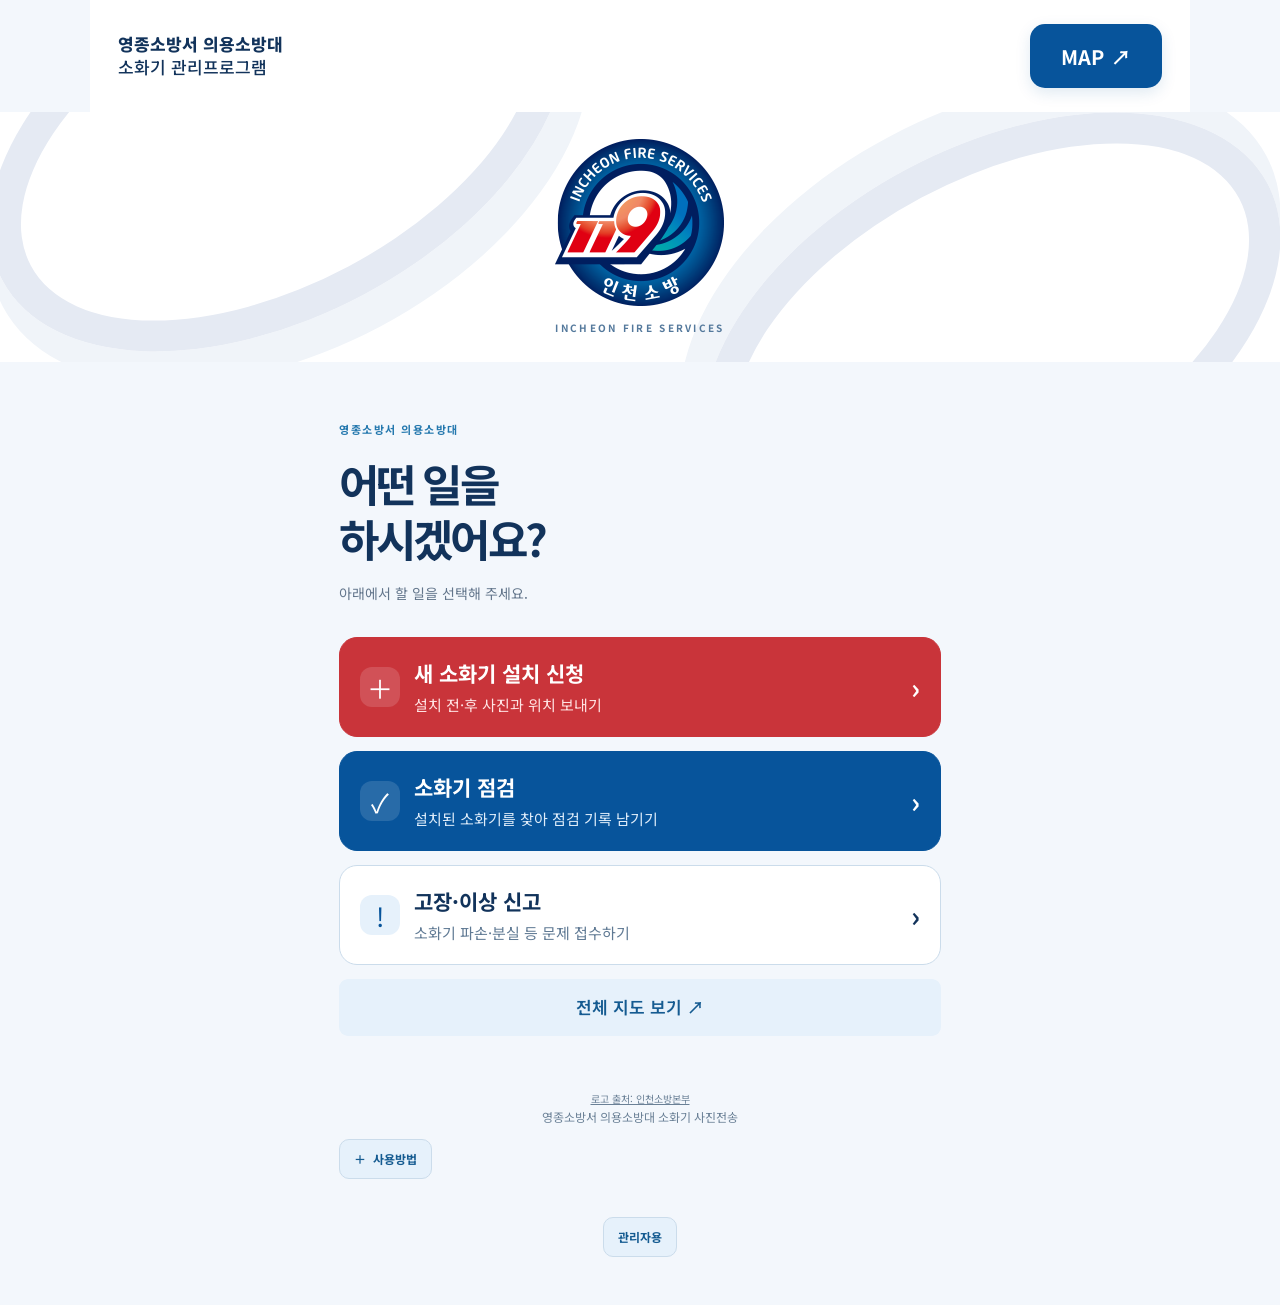
==== commit 61d94ee9: "Fix mobile installation photo layout and isolate map popup styles" ====
--- a/index.html
+++ b/index.html
@@ -1,6 +1,6 @@
 <!doctype html>
-<html lang="ko"><head><meta charset="utf-8"><meta name="viewport" content="width=device-width,initial-scale=1"><meta name="theme-color" content="#12335b"><title>영종소방서 의용소방대 소화기 사진전송</title><link rel="stylesheet" href="style.css?v=20261026-locfont2"><script src="config.js?v=20261026-kakao1" defer></script><script defer src="management.js?v=20261024-issues2"></script><script src="app.js?v=20261026-kakao5" defer></script><link rel="stylesheet" href="management.css?v=20261024-issues2"><link rel="stylesheet" href="leaflet.css"><script defer src="leaflet.js"></script></head>
-<body><header><a href="./" class="brand">영종소방서 의용소방대<br><span>소화기 관리프로그램</span></a><a class="tag" href="map.html" aria-label="설치 위치 지도 보기" style="text-decoration:none">MAP ↗</a></header><div class="fire-banner"><img src="[data-uri]" width="172" height="170" alt="인천소방 · INCHEON FIRE SERVICES"><span class="banner-caption">INCHEON FIRE SERVICES</span></div><main><div class="intro"><span class="eyebrow">영종소방서 의용소방대</span><h1>어떤 일을<br>하시겠어요?</h1><p>아래에서 할 일을 선택해 주세요.</p></div><nav id="taskMenu" class="task-menu" aria-label="업무 선택"><button type="button" id="startInstall" class="task-card task-install"><span class="task-icon" aria-hidden="true">＋</span><span><strong>새 소화기 설치 신청</strong><small>설치 전·후 사진과 위치 보내기</small></span><b aria-hidden="true">›</b></button><a class="task-card task-primary" href="map.html?mode=inspection"><span class="task-icon" aria-hidden="true">✓</span><span><strong>소화기 점검</strong><small>설치된 소화기를 찾아 점검 기록 남기기</small></span><b aria-hidden="true">›</b></a><a class="task-card" href="map.html?mode=report"><span class="task-icon" aria-hidden="true">!</span><span><strong>고장·이상 신고</strong><small>소화기 파손·분실 등 문제 접수하기</small></span><b aria-hidden="true">›</b></a><a class="button secondary full" href="map.html">전체 지도 보기 ↗</a></nav><div id="installHeading" hidden><button type="button" id="backToTasks" class="button secondary">← 할 일 다시 선택</button><h1>새 소화기<br>설치 신청</h1><p>사진 2장 → 현재 위치 → 확인하고 전송</p></div><aside id="setup" hidden>아직 접수를 시작하지 않았습니다. 관리자가 수신 이메일을 설정한 후 이용해 주세요.</aside><form id="report" hidden><section><div class="heading"><span class="number">01</span><div><h2>현장 사진</h2><p>설치 전·후 사진을 각각 한 장씩 선택해 주세요.</p></div></div><div class="installation-photos"><div class="photo-stage"><h3>설치 전 사진</h3><div class="photo"><img id="preview" hidden alt="전송할 현장 사진"><button id="placeholder" type="button" aria-label="사진 촬영 또는 보관함에서 선택" aria-haspopup="dialog"><span class="camera" aria-hidden="true">＋</span><strong>설치 전 현장을 담아주세요</strong><small>JPG · PNG · WebP / 최대 10MB</small></button></div><div class="buttons"><label class="button primary" for="camera">사진 촬영 / 재촬영</label><input id="camera" type="file" accept="image/*" capture="environment" class="visually-hidden"><label class="button secondary" for="album">앨범에서 선택</label><input id="album" type="file" accept="image/*" class="visually-hidden"></div><p id="photoInfo" class="detail" hidden></p></div><div class="photo-stage"><h3>설치 후 사진</h3><div class="photo"><img id="previewAfter" hidden alt="설치 후 사진"><button id="placeholderAfter" type="button" aria-label="설치 후 사진 촬영 또는 보관함 선택" aria-haspopup="dialog"><span class="camera" aria-hidden="true">＋</span><strong>설치 후 현장을 담아주세요</strong><small>JPG · PNG · WebP / 원본 최대 10MB</small></button></div><div class="buttons"><label class="button primary" for="cameraAfter">사진 촬영 / 재촬영</label><input id="cameraAfter" type="file" accept="image/*" capture="environment" class="visually-hidden"><label class="button secondary" for="albumAfter">앨범에서 선택</label><input id="albumAfter" type="file" accept="image/*" class="visually-hidden"></div><p id="photoInfoAfter" class="detail" hidden></p></div></div></section><section><div class="heading"><span class="number">02</span><div><h2>현재 위치</h2></div></div><label class="check"><input id="gpsConsent" type="checkbox"><span>현재 위치 확인·주소 조회·사진/위치 전송 및 지도 공개에 동의합니다.</span></label><p class="detail gps-geocoder-note">주소 자동 조회를 위해 좌표를 <a href="https://apis.map.kakao.com/web/documentation/#services_Geocoder_coord2Address" target="_blank" rel="noopener noreferrer">카카오</a>에 보냅니다.</p><button type="button" class="button secondary full" id="locate">동의 후 현재 위치 가져오기</button><div id="gpsPreview" hidden style="height:260px;border-radius:12px;overflow:hidden;margin:16px 0" role="region" aria-label="자동으로 가져온 설치 위치 지도"></div><div class="location"><span class="dot"></span><p id="locationInfo" role="status">아직 위치를 가져오지 않았습니다.</p></div><p id="resolvedAddress" class="location-address" hidden></p><p id="address" class="coordinates" hidden></p><a id="map" hidden target="_blank" rel="noopener noreferrer">Google 지도에서 위치 확인 ↗</a></section><section><div class="heading"><span class="number">03</span><div><h2>확인하고 전송</h2></div></div><label for="note" class="field-label">현장 메모 <span>선택</span></label><textarea id="note" maxlength="1000" placeholder="상세 위치와 현장 상황을 적어주세요.&#10;예시) &quot;소화기 1개 설치 / ○○등산로 입구에서 100m, 갈림길 이정표 오른쪽 나무 옆 / 거치대 추가 필요&quot;" rows="3"></textarea><label class="field-label" for="volunteerTeam">점검/등록 의용소방대 <span>선택사항</span></label><select id="volunteerTeam"><option value="">선택 안 함</option><option value="북도혼성대">1. 북도혼성대</option><option value="장봉혼성대">2. 장봉혼성대</option><option value="생활구조대">3. 생활구조대</option><option value="용유남성대">4. 용유남성대</option><option value="운남여성대">5. 운남여성대</option><option value="운남남성대">6. 운남남성대</option><option value="심폐소생술대">7. 심폐소생술대</option><option value="카운슬링대">8. 카운슬링대</option></select><p class="detail">선택하지 않아도 전송할 수 있으며, 선택한 대 이름은 접수 이메일에 포함됩니다.</p><p class="detail" id="recipient"></p><p id="remainingSteps" class="remaining-steps" role="status" aria-live="polite"></p><button class="button primary full send" type="submit" id="send" disabled>사진과 위치 전송하기 ↗</button><p id="status" role="status" aria-live="polite"></p><button type="button" id="reset" class="button secondary full" hidden>전체 새로고침</button></section></form><footer><a class="logo-credit" href="https://www.incheon.go.kr/119/NE040101" target="_blank" rel="noopener noreferrer">로고 출처: 인천소방본부</a><br>영종소방서 의용소방대 소화기 사진전송<br><div class="footer-tools"><details class="usage-guide"><summary>사용방법</summary><div class="guide-content"><h2>점검 담당자용 사용방법</h2><p class="guide-intro">아래 화면 예시를 보며 필요한 기능을 따라 해보세요.</p><p><a class="button secondary" href="영종소방서_소화기관리_대원교육용.pptx" download>대원 교육용 사용안내 PPTX 다운로드</a></p><ol>
+<html lang="ko"><head><meta charset="utf-8"><meta name="viewport" content="width=device-width,initial-scale=1"><meta name="theme-color" content="#12335b"><title>영종소방서 의용소방대 소화기 사진전송</title><link rel="stylesheet" href="style.css?v=20261028-mobile4"><script src="config.js?v=20261026-kakao1" defer></script><script defer src="management.js?v=20261024-issues2"></script><script src="app.js?v=20261026-kakao5" defer></script><link rel="stylesheet" href="management.css?v=20261028-mobile4"><link rel="stylesheet" href="leaflet.css"><script defer src="leaflet.js"></script></head>
+<body><header><a href="./" class="brand">영종소방서 의용소방대<br><span>소화기 관리프로그램</span></a><a class="tag" href="map.html" aria-label="설치 위치 지도 보기" style="text-decoration:none">MAP ↗</a></header><div class="fire-banner"><img src="[data-uri]" width="172" height="170" alt="인천소방 · INCHEON FIRE SERVICES"><span class="banner-caption">INCHEON FIRE SERVICES</span></div><main><div class="intro"><span class="eyebrow">영종소방서 의용소방대</span><h1>어떤 일을<br>하시겠어요?</h1><p>아래에서 할 일을 선택해 주세요.</p></div><nav id="taskMenu" class="task-menu" aria-label="업무 선택"><button type="button" id="startInstall" class="task-card task-install"><span class="task-icon" aria-hidden="true">＋</span><span><strong>새 소화기 설치 신청</strong><small>설치 전·후 사진과 위치 보내기</small></span><b aria-hidden="true">›</b></button><a class="task-card task-primary" href="map.html?mode=inspection"><span class="task-icon" aria-hidden="true">✓</span><span><strong>소화기 점검</strong><small>설치된 소화기를 찾아 점검 기록 남기기</small></span><b aria-hidden="true">›</b></a><a class="task-card" href="map.html?mode=report"><span class="task-icon" aria-hidden="true">!</span><span><strong>고장·이상 신고</strong><small>소화기 파손·분실 등 문제 접수하기</small></span><b aria-hidden="true">›</b></a><a class="button secondary full" href="map.html">전체 지도 보기 ↗</a></nav><div id="installHeading" hidden><button type="button" id="backToTasks" class="button secondary">← 할 일 다시 선택</button><h1>새 소화기 설치 신청</h1><p>사진 2장 → 현재 위치 → 확인하고 전송</p></div><aside id="setup" hidden>아직 접수를 시작하지 않았습니다. 관리자가 수신 이메일을 설정한 후 이용해 주세요.</aside><form id="report" hidden><section><div class="heading"><span class="number">01</span><div><h2>현장 사진</h2><p>설치 전 사진과 설치 후 사진을 추가해 주세요.</p></div></div><div class="installation-photos"><div class="photo-stage"><h3>설치 전 사진</h3><div class="photo"><img id="preview" hidden alt="전송할 현장 사진"><button id="placeholder" type="button" aria-label="사진 촬영 또는 보관함에서 선택" aria-haspopup="dialog"><span class="camera" aria-hidden="true">＋</span><strong>설치 전 사진 추가</strong><small>촬영하거나 앨범에서 선택</small></button></div><div class="buttons"><label class="button primary" for="camera">사진 촬영</label><input id="camera" type="file" accept="image/*" capture="environment" class="visually-hidden"><label class="button secondary" for="album">앨범 선택</label><input id="album" type="file" accept="image/*" class="visually-hidden"></div><p id="photoInfo" class="detail" hidden></p></div><div class="photo-stage"><h3>설치 후 사진</h3><div class="photo"><img id="previewAfter" hidden alt="설치 후 사진"><button id="placeholderAfter" type="button" aria-label="설치 후 사진 촬영 또는 보관함 선택" aria-haspopup="dialog"><span class="camera" aria-hidden="true">＋</span><strong>설치 후 사진 추가</strong><small>촬영하거나 앨범에서 선택</small></button></div><div class="buttons"><label class="button primary" for="cameraAfter">사진 촬영</label><input id="cameraAfter" type="file" accept="image/*" capture="environment" class="visually-hidden"><label class="button secondary" for="albumAfter">앨범 선택</label><input id="albumAfter" type="file" accept="image/*" class="visually-hidden"></div><p id="photoInfoAfter" class="detail" hidden></p></div></div></section><section><div class="heading"><span class="number">02</span><div><h2>현재 위치</h2></div></div><label class="check"><input id="gpsConsent" type="checkbox"><span>현재 위치 확인·주소 조회·사진/위치 전송 및 지도 공개에 동의합니다.</span></label><p class="detail gps-geocoder-note">주소 자동 조회를 위해 좌표를 <a href="https://apis.map.kakao.com/web/documentation/#services_Geocoder_coord2Address" target="_blank" rel="noopener noreferrer">카카오</a>에 보냅니다.</p><button type="button" class="button secondary full" id="locate">동의 후 현재 위치 가져오기</button><div id="gpsPreview" hidden style="height:260px;border-radius:12px;overflow:hidden;margin:16px 0" role="region" aria-label="자동으로 가져온 설치 위치 지도"></div><div class="location"><span class="dot"></span><p id="locationInfo" role="status">아직 위치를 가져오지 않았습니다.</p></div><p id="resolvedAddress" class="location-address" hidden></p><p id="address" class="coordinates" hidden></p><a id="map" hidden target="_blank" rel="noopener noreferrer">Google 지도에서 위치 확인 ↗</a></section><section><div class="heading"><span class="number">03</span><div><h2>확인하고 전송</h2></div></div><label for="note" class="field-label">현장 메모 <span>선택</span></label><textarea id="note" maxlength="1000" placeholder="상세 위치와 현장 상황을 적어주세요.&#10;예시) &quot;소화기 1개 설치 / ○○등산로 입구에서 100m, 갈림길 이정표 오른쪽 나무 옆 / 거치대 추가 필요&quot;" rows="3"></textarea><label class="field-label" for="volunteerTeam">점검/등록 의용소방대 <span>선택사항</span></label><select id="volunteerTeam"><option value="">선택 안 함</option><option value="북도혼성대">1. 북도혼성대</option><option value="장봉혼성대">2. 장봉혼성대</option><option value="생활구조대">3. 생활구조대</option><option value="용유남성대">4. 용유남성대</option><option value="운남여성대">5. 운남여성대</option><option value="운남남성대">6. 운남남성대</option><option value="심폐소생술대">7. 심폐소생술대</option><option value="카운슬링대">8. 카운슬링대</option></select><p class="detail">선택하지 않아도 전송할 수 있으며, 선택한 대 이름은 접수 이메일에 포함됩니다.</p><p class="detail" id="recipient"></p><p id="remainingSteps" class="remaining-steps" role="status" aria-live="polite"></p><button class="button primary full send" type="submit" id="send" disabled>사진과 위치 전송하기 ↗</button><p id="status" role="status" aria-live="polite"></p><button type="button" id="reset" class="button secondary full" hidden>전체 새로고침</button></section></form><footer><a class="logo-credit" href="https://www.incheon.go.kr/119/NE040101" target="_blank" rel="noopener noreferrer">로고 출처: 인천소방본부</a><br>영종소방서 의용소방대 소화기 사진전송<br><div class="footer-tools"><details class="usage-guide"><summary>사용방법</summary><div class="guide-content"><h2>점검 담당자용 사용방법</h2><p class="guide-intro">아래 화면 예시를 보며 필요한 기능을 따라 해보세요.</p><p><a class="button secondary" href="영종소방서_소화기관리_대원교육용.pptx" download>대원 교육용 사용안내 PPTX 다운로드</a></p><ol>
 <li><strong>설치 신청:</strong> 설치 전·후 사진을 각각 고르고, 동의를 체크한 후 현재 위치를 가져옵니다. 상세 위치와 상황을 메모하고 대대를 선택해 전송하세요.
 <figure class="guide-shot"><figcaption>① 사진과 현재 위치 입력</figcaption><div class="mock-screen"><div class="mock-step"><b>01</b><span>현장 사진</span></div><div class="mock-photo-row"><div class="mock-photo"><i>＋</i><span>설치 전 사진</span></div><div class="mock-photo"><i>＋</i><span>설치 후 사진</span></div></div><div class="mock-map"><span class="mock-pin"></span><span>현재 위치 미리보기</span></div><button class="mock-button">현재 위치 가져오기</button><div class="mock-input">상세 위치와 현장 상황 메모</div><div class="mock-select">등록 의용소방대　⌄</div><button class="mock-button mock-primary">사진과 위치 전송하기 ↗</button></div></figure></li>
 <li><strong>지도 확인:</strong> 지도를 확대해 지점을 누르면 주소, 설치 대대, 설치 사진과 메모를 확인할 수 있습니다. 임시 접수 지점은 7일간 표시됩니다.
--- a/style.css
+++ b/style.css
@@ -5,9 +5,46 @@
 
 /* Incheon Fire Services blue identity */
 header{height:auto;min-height:112px;gap:20px;max-width:1100px;padding:20px 28px;border:0;background:#fff}body{background:#f3f7fc}header .tag{display:flex;align-items:center;justify-content:center;flex-shrink:0;min-width:132px;min-height:64px;padding:14px 22px;font-size:20px;letter-spacing:.02em;border:0;border-radius:15px;background:#07549b;color:white;text-decoration:none;box-shadow:0 5px 15px #07549b20}header .tag:hover{background:#063e76}.fire-banner{height:250px;background:white;position:relative;overflow:hidden;display:flex;flex-direction:column;align-items:center;justify-content:center;isolation:isolate}.fire-banner img{width:172px;height:170px;object-fit:contain;z-index:1}.banner-caption{font-size:10px;color:#54799c;font-weight:700;letter-spacing:.23em;margin-top:12px;z-index:1}.fire-banner::before,.fire-banner::after{content:"";position:absolute;width:560px;height:300px;border:32px solid #e5eaf3;border-radius:50%;z-index:-1;pointer-events:none;transform:rotate(-28deg)}.fire-banner::before{right:calc(50% + 50px);top:-160px;box-shadow:0 24px 0 12px #f0f4f9}.fire-banner::after{left:calc(50% + 40px);bottom:-150px;box-shadow:0 -25px 0 12px #f0f4f9}.primary:hover:not(:disabled){background:#096dad;color:#fff}.send:hover:not(:disabled){background:#063e76}.logo-credit{font-size:10px;color:#6a8096}dialog{color:#12335b}dialog::backdrop{background:#12335b80}@media(max-width:480px){header{min-height:104px;padding:16px;gap:12px}.brand{font-size:13px}header .tag{min-width:120px;min-height:64px;font-size:18px;padding:14px 16px}.fire-banner{height:220px}.fire-banner img{width:154px;height:152px}.fire-banner::before,.fire-banner::after{width:370px;height:260px;border-width:25px}.fire-banner::before{right:calc(50% + 20px);top:-155px}.fire-banner::after{left:calc(50% + 30px);bottom:-160px}}
-\n.footer-tools{display:flex;align-items:flex-start;justify-content:center;gap:10px;flex-wrap:wrap;margin-top:12px}.footer-tools .admin-link,.usage-guide summary{display:inline-flex;align-items:center;justify-content:center;min-height:40px;padding:8px 14px;border:1px solid #cbdceb;border-radius:10px;background:#e6f1fb;color:#155b91;font:inherit;font-size:12px;font-weight:700;text-decoration:none;cursor:pointer}.usage-guide{flex:1 1 100%;max-width:650px;text-align:left;color:#12335b}.usage-guide summary{width:max-content;margin:0 auto;list-style:none}.usage-guide summary::-webkit-details-marker{display:none}.usage-guide summary::before{content:"＋";margin-right:7px}.usage-guide[open] summary::before{content:"−"}.guide-content{margin-top:12px;padding:18px 20px;background:#fff;border:1px solid #dce6f2;border-radius:14px;text-align:left}.guide-content h2{margin:0 0 12px;font-size:17px}.guide-content ol{margin:0;padding-left:21px}.guide-content li{margin:10px 0;font-size:13px;line-height:1.7}.guide-content em{font-style:normal;color:#07549b;font-weight:700}.guide-contact{margin-top:14px;padding-top:12px;border-top:1px solid #e4edf6;font-size:12px;color:#61758b}@media(max-width:480px){.guide-content{padding:15px}.guide-content li{font-size:12px}.footer-tools .admin-link,.usage-guide summary{font-size:12px}}
+
+.footer-tools{display:flex;align-items:flex-start;justify-content:center;gap:10px;flex-wrap:wrap;margin-top:12px}.footer-tools .admin-link,.usage-guide summary{display:inline-flex;align-items:center;justify-content:center;min-height:40px;padding:8px 14px;border:1px solid #cbdceb;border-radius:10px;background:#e6f1fb;color:#155b91;font:inherit;font-size:12px;font-weight:700;text-decoration:none;cursor:pointer}.usage-guide{flex:1 1 100%;max-width:650px;text-align:left;color:#12335b}.usage-guide summary{width:max-content;margin:0 auto;list-style:none}.usage-guide summary::-webkit-details-marker{display:none}.usage-guide summary::before{content:"＋";margin-right:7px}.usage-guide[open] summary::before{content:"−"}.guide-content{margin-top:12px;padding:18px 20px;background:#fff;border:1px solid #dce6f2;border-radius:14px;text-align:left}.guide-content h2{margin:0 0 12px;font-size:17px}.guide-content ol{margin:0;padding-left:21px}.guide-content li{margin:10px 0;font-size:13px;line-height:1.7}.guide-content em{font-style:normal;color:#07549b;font-weight:700}.guide-contact{margin-top:14px;padding-top:12px;border-top:1px solid #e4edf6;font-size:12px;color:#61758b}@media(max-width:480px){.guide-content{padding:15px}.guide-content li{font-size:12px}.footer-tools .admin-link,.usage-guide summary{font-size:12px}}
 .guide-intro{margin:0 0 14px;color:#61758b;font-size:12px}.guide-shot{margin:12px 0 4px;padding:12px;border:1px solid #dbe7f3;border-radius:13px;background:#f6f9fd}.guide-shot figcaption{margin:0 0 9px;color:#155b91;font-size:11px;font-weight:800}.mock-screen{max-width:420px;margin:0 auto;padding:13px;background:#fff;border:1px solid #dce6f2;border-radius:12px;box-shadow:0 3px 12px #12335b0c;color:#17395f;font-size:10px}.mock-step{display:flex;align-items:center;gap:8px;margin-bottom:10px;font-size:12px;font-weight:800}.mock-step b{display:grid;place-items:center;min-width:27px;height:27px;border-radius:50%;background:#e6f1fb;color:#07549b}.mock-step span{color:#506a84;font-size:10px;font-weight:600}.mock-photo-row{display:grid;grid-template-columns:1fr 1fr;gap:8px}.mock-photo{min-height:65px;display:flex;align-items:center;justify-content:center;flex-direction:column;gap:2px;border:1px dashed #9bbfe0;border-radius:8px;background:#f1f7fc;color:#59758f}.mock-photo i{font-size:20px;color:#1683c4;font-style:normal;line-height:1}.mock-map{height:38px;margin-top:8px;display:flex;align-items:center;justify-content:center;gap:7px;border-radius:7px;background:linear-gradient(135deg,#e4eef0 25%,#edf2e6 25%,#edf2e6 50%,#e4eef0 50%,#e4eef0 75%,#edf2e6 75%);background-size:28px 28px;color:#365a78}.mock-pin,.mock-red-dot{display:inline-block;width:10px;height:10px;border:2px solid white;border-radius:50%;background:#e53945;box-shadow:0 0 0 2px #e5394550;flex:none}.mock-button,.mock-select,.mock-input{display:block;width:100%;min-height:31px;margin-top:7px;padding:7px 9px;border:1px solid #cbdceb;border-radius:7px;background:#f9fbfe;color:#315777;text-align:left;font:inherit;font-size:10px}.mock-button{cursor:default}.mock-primary{border-color:#07549b;background:#07549b;color:white;text-align:center;font-weight:800}.mock-danger{border-color:#d64b55;background:#fff;color:#c83340;text-align:center;font-weight:800}.mock-select{background:#fff}.mock-tall{min-height:49px;color:#8294a5}.mock-popup{max-width:390px}.mock-popup-head{display:flex;align-items:center;gap:7px;padding-bottom:9px;border-bottom:1px solid #e7eef5;font-size:12px}.mock-badge{margin-left:auto;padding:3px 6px;border-radius:20px;background:#e7f2fc;color:#155b91;font-size:9px}.mock-address{padding:10px 0 6px;font-size:11px;font-weight:700}.mock-meta{display:flex;justify-content:space-between;gap:8px;padding:6px 0;border-bottom:1px solid #edf1f5}.mock-meta span,.mock-note,.mock-hint{color:#71859a}.mock-meta b{font-size:10px}.mock-thumb{height:42px;display:grid;place-items:center;border-radius:6px;background:#e9f2f8;color:#56718c;font-size:9px}.mock-note{margin-top:8px;padding:7px;border-radius:6px;background:#f6f9fc}.mock-checks{display:grid;gap:6px;padding:8px;border-radius:7px;background:#f3f8fc;color:#325b7b}.mock-history{display:flex;justify-content:space-between;gap:8px;margin-top:8px;padding-top:8px;border-top:1px solid #e4edf6;color:#536e88}.mock-tabs{display:flex;gap:10px;overflow:hidden;padding:0 0 9px;border-bottom:1px solid #e3ebf3;white-space:nowrap;color:#607990}.mock-tabs b{color:#07549b}.mock-request{display:flex;align-items:center;gap:8px;margin-top:10px;padding:9px;border:1px solid #e2ebf3;border-radius:8px}.mock-request div:last-child{display:grid;gap:3px}.mock-request span{color:#71859a;font-size:9px}.mock-action-row{display:grid;grid-template-columns:1fr 1fr;gap:7px}.mock-hint{margin:8px 0 0;font-size:9px}.guide-content li{margin:12px 0 16px}.guide-content li strong{display:inline-block;margin-bottom:2px}@media(max-width:480px){.guide-shot{padding:9px}.mock-screen{padding:10px}.mock-button,.mock-select,.mock-input{font-size:9px}}
 /* Field task entry and outdoor readability */
 .task-menu{display:grid;gap:14px;margin:24px 0}.task-card{display:flex;align-items:center;gap:14px;width:100%;min-height:100px;padding:20px;border:1px solid #cbdceb;border-radius:18px;background:#fff;color:#12335b;text-align:left;text-decoration:none;font:inherit;cursor:pointer}.task-card>span:nth-child(2){flex:1}.task-card strong{display:block;font-size:21px;line-height:1.4}.task-card small{display:block;font-size:15px;line-height:1.55;margin-top:5px;color:#607a94}.task-icon{display:grid;place-items:center;flex:none;width:40px;height:40px;border-radius:12px;background:#e6f1fb;color:#07549b;font-size:26px}.task-card>b{font-size:28px}.task-primary{border-color:#07549b;background:#07549b;color:#fff}.task-primary small{color:#dfedfa}.task-primary .task-icon{background:#ffffff22;color:#fff}.remaining-steps,.task-help{padding:14px 16px;background:#e6f1fb;border-radius:12px;font-size:16px;line-height:1.7;color:#184f7b}#report .button,.task-menu>.button,#installHeading .button,.map-tools .button{min-height:56px;font-size:17px}#report .check,#report .field-label,#report .field-label span,#report .detail,#report .location p,#report textarea,#report select,#report small,#report #placeholder strong,#report #placeholderAfter strong{font-size:16px}#report .heading p{font-size:16px}#report .heading h2{font-size:23px}#report #map{font-size:16px}#report input[type=checkbox]{width:24px;height:24px}#report .check{gap:12px;line-height:1.7}.task-card:hover{box-shadow:0 5px 20px #12335b16}@media(max-width:480px){.task-card{padding:18px 14px;gap:10px}.task-card strong{font-size:20px}.task-card small{font-size:15px}.task-icon{width:34px;height:38px}.task-help{font-size:16px}}
 
 .location-address,.coordinates{overflow-wrap:anywhere;margin:10px 0 0;padding:14px 16px;border:1px solid #dce6f2;border-radius:9px;background:#fff;color:#12335b;font-size:19px;font-weight:700;line-height:1.65}.location-address{font-size:18px}.coordinates{color:#12335b;font-size:20px;font-weight:800;white-space:pre-line}.gps-geocoder-note{margin:10px 0 14px;color:#61758b}
+
+.task-install{border-color:#c9343a;background:#c9343a;color:#fff}.task-install small{color:#ffe4e4}.task-install .task-icon{background:#ffffff25;color:#fff}.task-install:hover{background:#b92e35}
+
+/* Installation form: independent from compact map popup photo layouts. */
+#report .installation-photos{display:grid;grid-template-columns:minmax(0,1fr);gap:24px;margin:0}
+#report .photo-stage{padding:18px;border:1px solid #dce6f2;border-radius:14px;background:#fff}
+#report .photo-stage+.photo-stage{padding-top:18px;border-top:1px solid #dce6f2}
+#report .photo-stage h3{margin:0 0 12px;font-size:21px;line-height:1.4;word-break:keep-all}
+#report .photo{aspect-ratio:auto;height:200px;width:100%;position:relative}
+#report .photo>img{display:block;width:100%;height:100%;object-fit:contain;min-height:0}
+#report #placeholder,#report #placeholderAfter{padding:16px;gap:8px;min-width:0}
+#report #placeholder strong,#report #placeholderAfter strong{font-size:17px;line-height:1.5;word-break:keep-all}
+#report .photo small{font-size:13px;line-height:1.5}
+#report .photo .camera{width:48px;height:48px;font-size:32px}
+#report .photo-stage .buttons{display:grid;grid-template-columns:repeat(2,minmax(0,1fr));gap:10px;margin-top:12px}
+#report .photo-stage .buttons .button{display:flex;align-items:center;justify-content:center;min-height:56px;padding:12px 6px;font-size:17px;line-height:1.4;white-space:nowrap}
+#report .heading{gap:12px;align-items:flex-start;margin-bottom:20px}
+#report .heading>div{min-width:0}
+#report .heading p{line-height:1.6;word-break:keep-all}
+#report .number{width:36px;height:36px;font-size:15px}
+#report .field-label{margin-top:20px;font-weight:700}
+#report textarea,#report select{min-height:56px;font-size:17px}
+#installHeading h1{font-size:32px;line-height:1.3;letter-spacing:-.045em;margin:24px 0 12px;word-break:keep-all}
+#installHeading>p{font-size:16px;line-height:1.6;word-break:keep-all;color:#526d88}
+@media(max-width:480px){
+ #report>section{padding:20px 16px}
+ #report .photo-stage{padding:14px}
+ #report .photo-stage+.photo-stage{padding-top:14px}
+ #report .installation-photos{gap:16px}
+ #report .photo{height:176px}
+ #report .heading h2{font-size:23px}
+ #report .photo-stage h3{font-size:20px}
+}
+@media(min-width:900px){
+ #report .photo{height:240px}
+}
--- a/management.css
+++ b/management.css
@@ -17,4 +17,4 @@
 .leaflet-interactive.issue-alert-marker{fill:#f08721;stroke:#a92821;stroke-width:4px;animation:yjIssueBlink 1.35s ease-in-out infinite}.issue-warning{padding:10px;border-radius:8px;background:#fff0df;color:#9a3412;font-weight:800}.issue-legend-dot{display:inline-block;width:13px;height:13px;background:#f08721;border:2px solid #a92821;border-radius:50%;margin-right:6px}.unresolved-issue{border-left:5px solid #f08721}@keyframes yjIssueBlink{0%,100%{opacity:1;stroke-width:4px}50%{opacity:.35;stroke-width:7px}}@media(prefers-reduced-motion:reduce){.leaflet-interactive.issue-alert-marker{animation:none;stroke-width:5px}}
 
 /* Compact, scan-first popup for temporary installation requests on phones. */
-.temporary-point-popup{width:min(270px,calc(100vw - 76px));min-width:0;max-width:270px;max-height:55vh;overflow:auto;font-size:14px;line-height:1.35}.temporary-popup-head{display:flex;align-items:flex-start;gap:7px;justify-content:space-between;padding:0 0 8px;border-bottom:1px solid #e4edf6}.temporary-popup-head strong{font-size:15px;line-height:1.35;overflow-wrap:anywhere}.temporary-popup-badge{flex:none;padding:4px 7px;border-radius:999px;background:#fff3db;color:#8a5200;font-size:10px;font-weight:800}.temporary-popup-badge.is-approved{background:#e8f5ec;color:#24743d}.temporary-popup-details{display:grid;grid-template-columns:1fr 1fr;gap:4px 9px;padding:7px 0}.temporary-popup-details p,.temporary-popup-note{margin:0!important;font-size:12px;overflow-wrap:anywhere}.temporary-popup-note{padding:6px 8px;border-radius:7px;background:#f3f7fb;color:#334f69}.installation-photos{display:grid;grid-template-columns:repeat(2,minmax(0,1fr));gap:8px;margin-top:8px}.photo-stage{min-width:0}.photo-stage>strong{display:block;margin-bottom:4px;color:#64788c;font-size:11px}.temporary-point-popup .photo-thumb{margin:0;width:100%}.temporary-point-popup .photo-thumb img{display:block;width:100%;height:78px;max-width:none;max-height:none;object-fit:cover;border-radius:8px}.temporary-popup-map-link{display:inline-block;margin-top:8px;font-size:12px;font-weight:700}.leaflet-popup-content:has(.temporary-point-popup){width:auto!important;margin:10px 12px}.temporary-point-popup .point-cancel,.temporary-point-popup .button{font-size:12px!important;padding:7px!important;margin:6px 0!important}@media(max-width:480px){.temporary-point-popup{width:min(260px,calc(100vw - 82px));font-size:13px}.temporary-popup-head strong{font-size:14px}.temporary-point-popup .photo-thumb img{height:70px}}
+.temporary-point-popup{width:min(270px,calc(100vw - 76px));min-width:0;max-width:270px;max-height:55vh;overflow:auto;font-size:14px;line-height:1.35}.temporary-popup-head{display:flex;align-items:flex-start;gap:7px;justify-content:space-between;padding:0 0 8px;border-bottom:1px solid #e4edf6}.temporary-popup-head strong{font-size:15px;line-height:1.35;overflow-wrap:anywhere}.temporary-popup-badge{flex:none;padding:4px 7px;border-radius:999px;background:#fff3db;color:#8a5200;font-size:10px;font-weight:800}.temporary-popup-badge.is-approved{background:#e8f5ec;color:#24743d}.temporary-popup-details{display:grid;grid-template-columns:1fr 1fr;gap:4px 9px;padding:7px 0}.temporary-popup-details p,.temporary-popup-note{margin:0!important;font-size:12px;overflow-wrap:anywhere}.temporary-popup-note{padding:6px 8px;border-radius:7px;background:#f3f7fb;color:#334f69}.extinguisher-popup .installation-photos,.temporary-point-popup .installation-photos{display:grid;grid-template-columns:repeat(2,minmax(0,1fr));gap:8px;margin-top:8px}.photo-stage{min-width:0}.photo-stage>strong{display:block;margin-bottom:4px;color:#64788c;font-size:11px}.temporary-point-popup .photo-thumb{margin:0;width:100%}.temporary-point-popup .photo-thumb img{display:block;width:100%;height:78px;max-width:none;max-height:none;object-fit:cover;border-radius:8px}.temporary-popup-map-link{display:inline-block;margin-top:8px;font-size:12px;font-weight:700}.leaflet-popup-content:has(.temporary-point-popup){width:auto!important;margin:10px 12px}.temporary-point-popup .point-cancel,.temporary-point-popup .button{font-size:12px!important;padding:7px!important;margin:6px 0!important}@media(max-width:480px){.temporary-point-popup{width:min(260px,calc(100vw - 82px));font-size:13px}.temporary-popup-head strong{font-size:14px}.temporary-point-popup .photo-thumb img{height:70px}}
